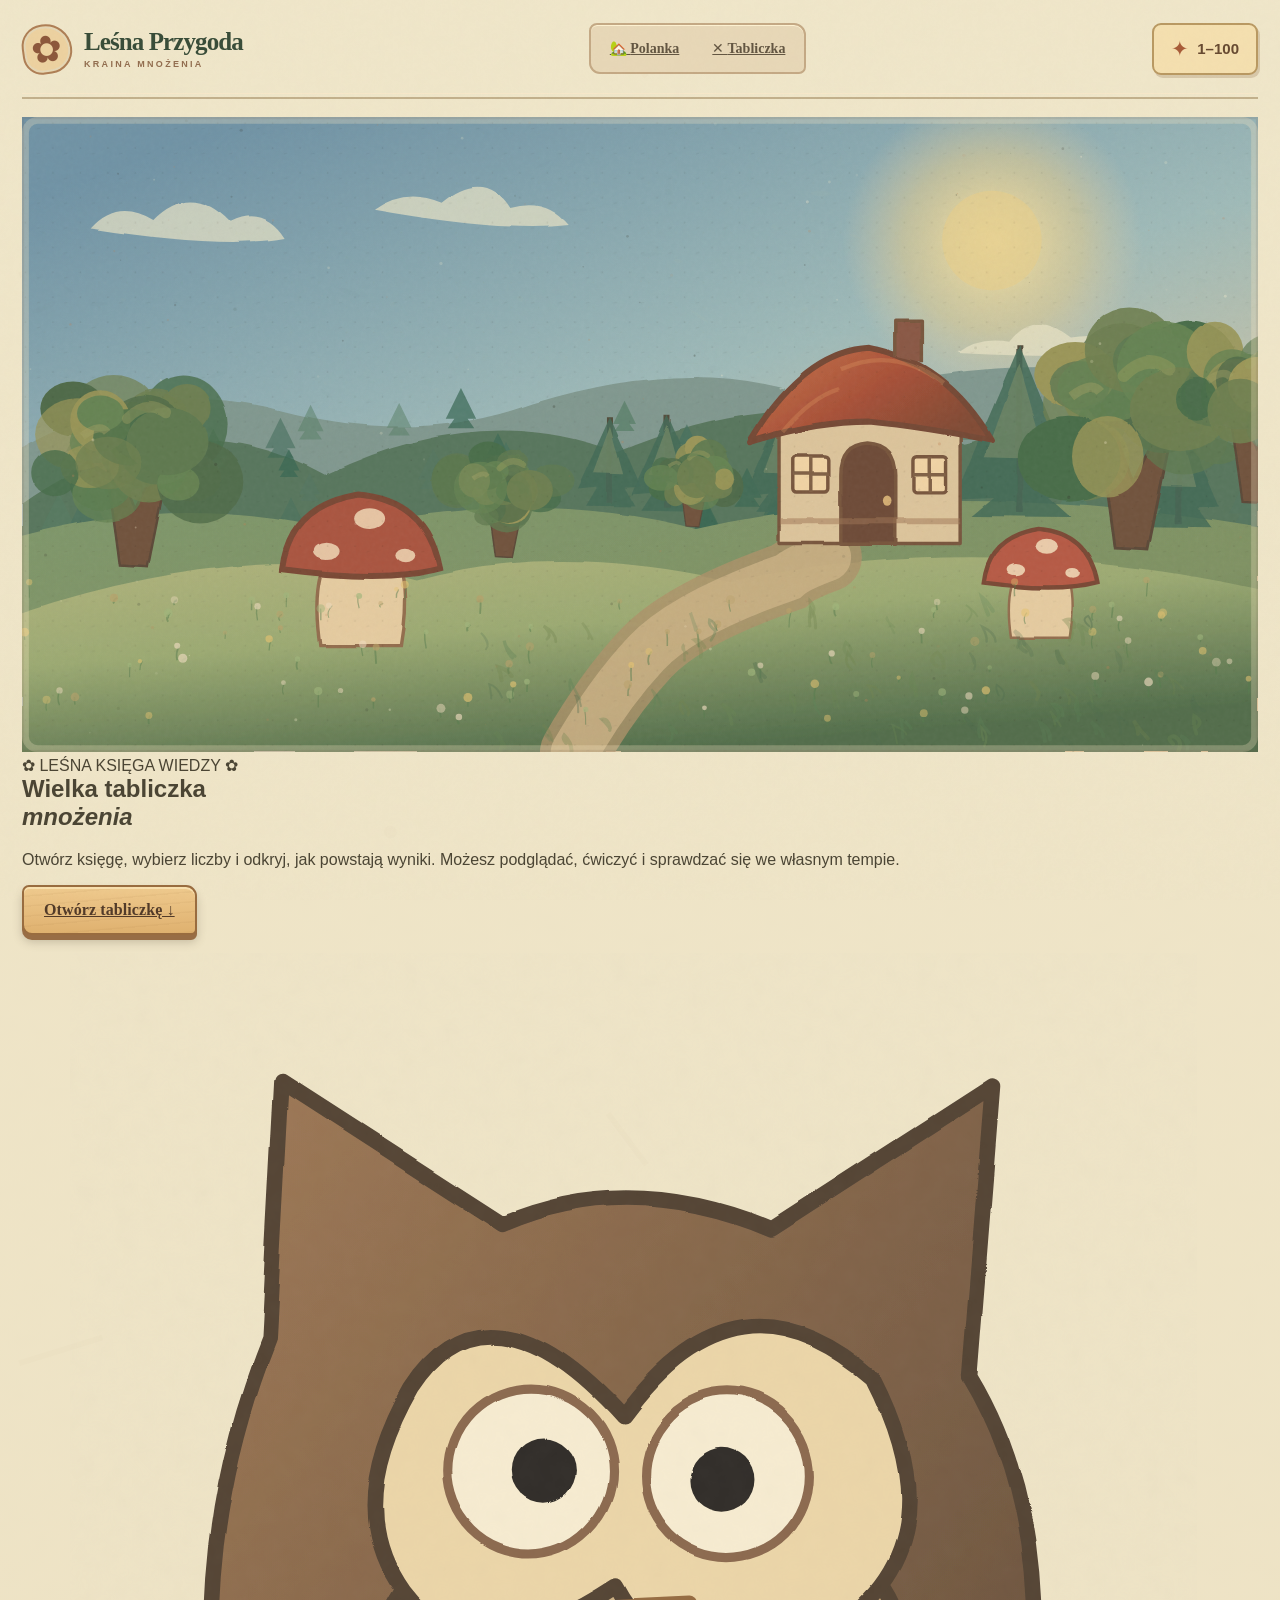
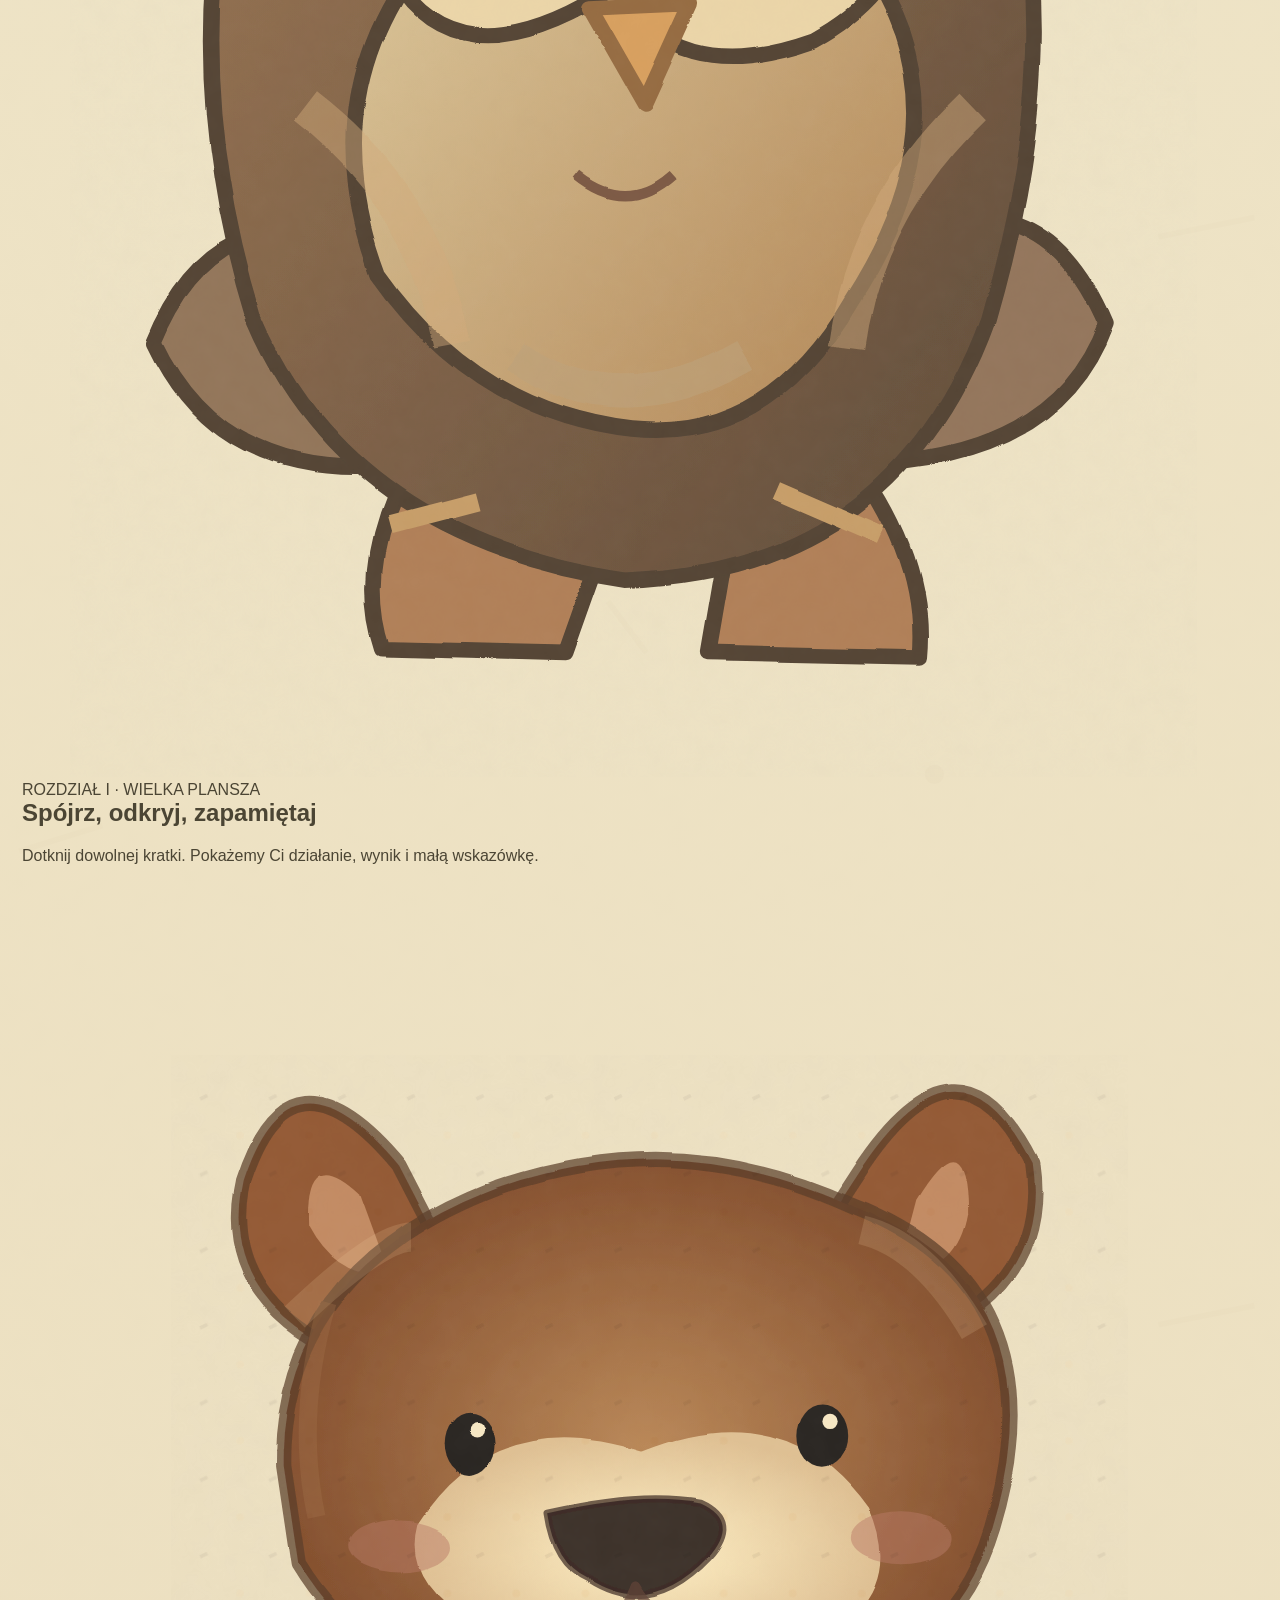
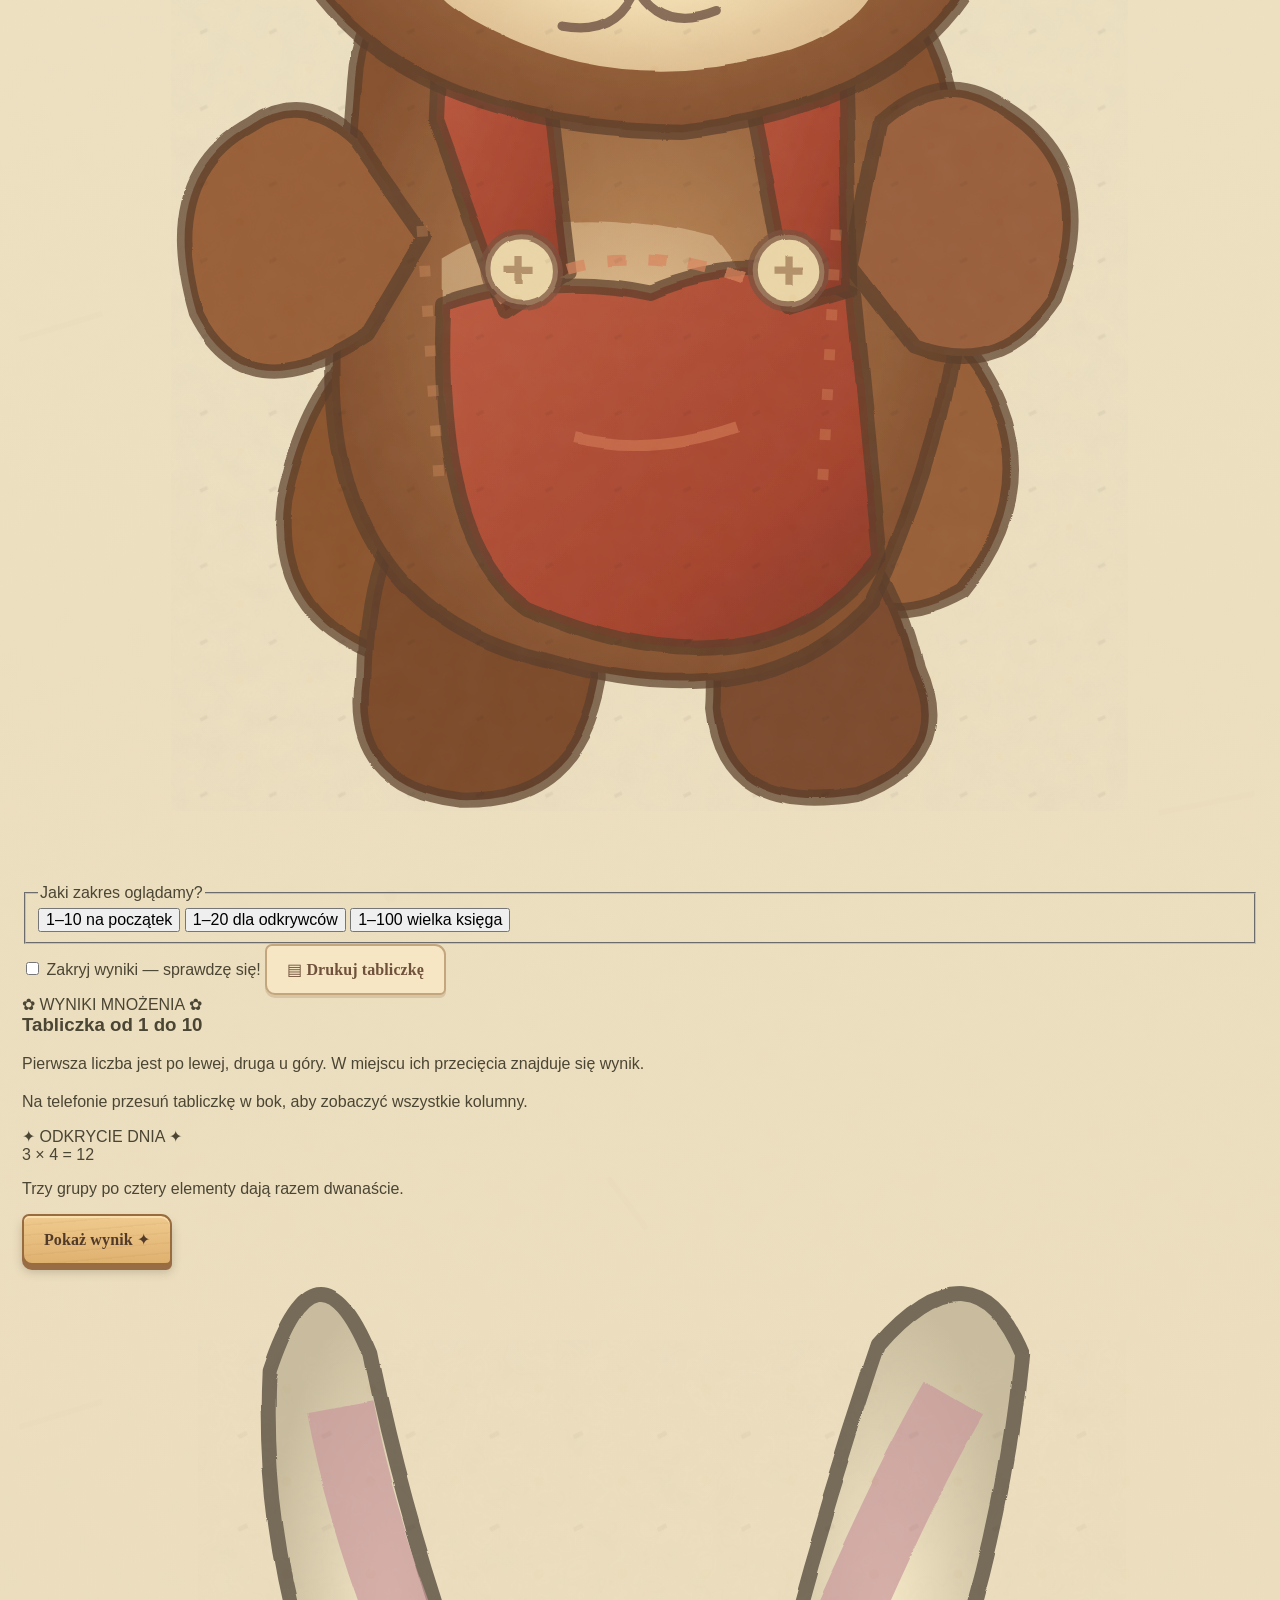
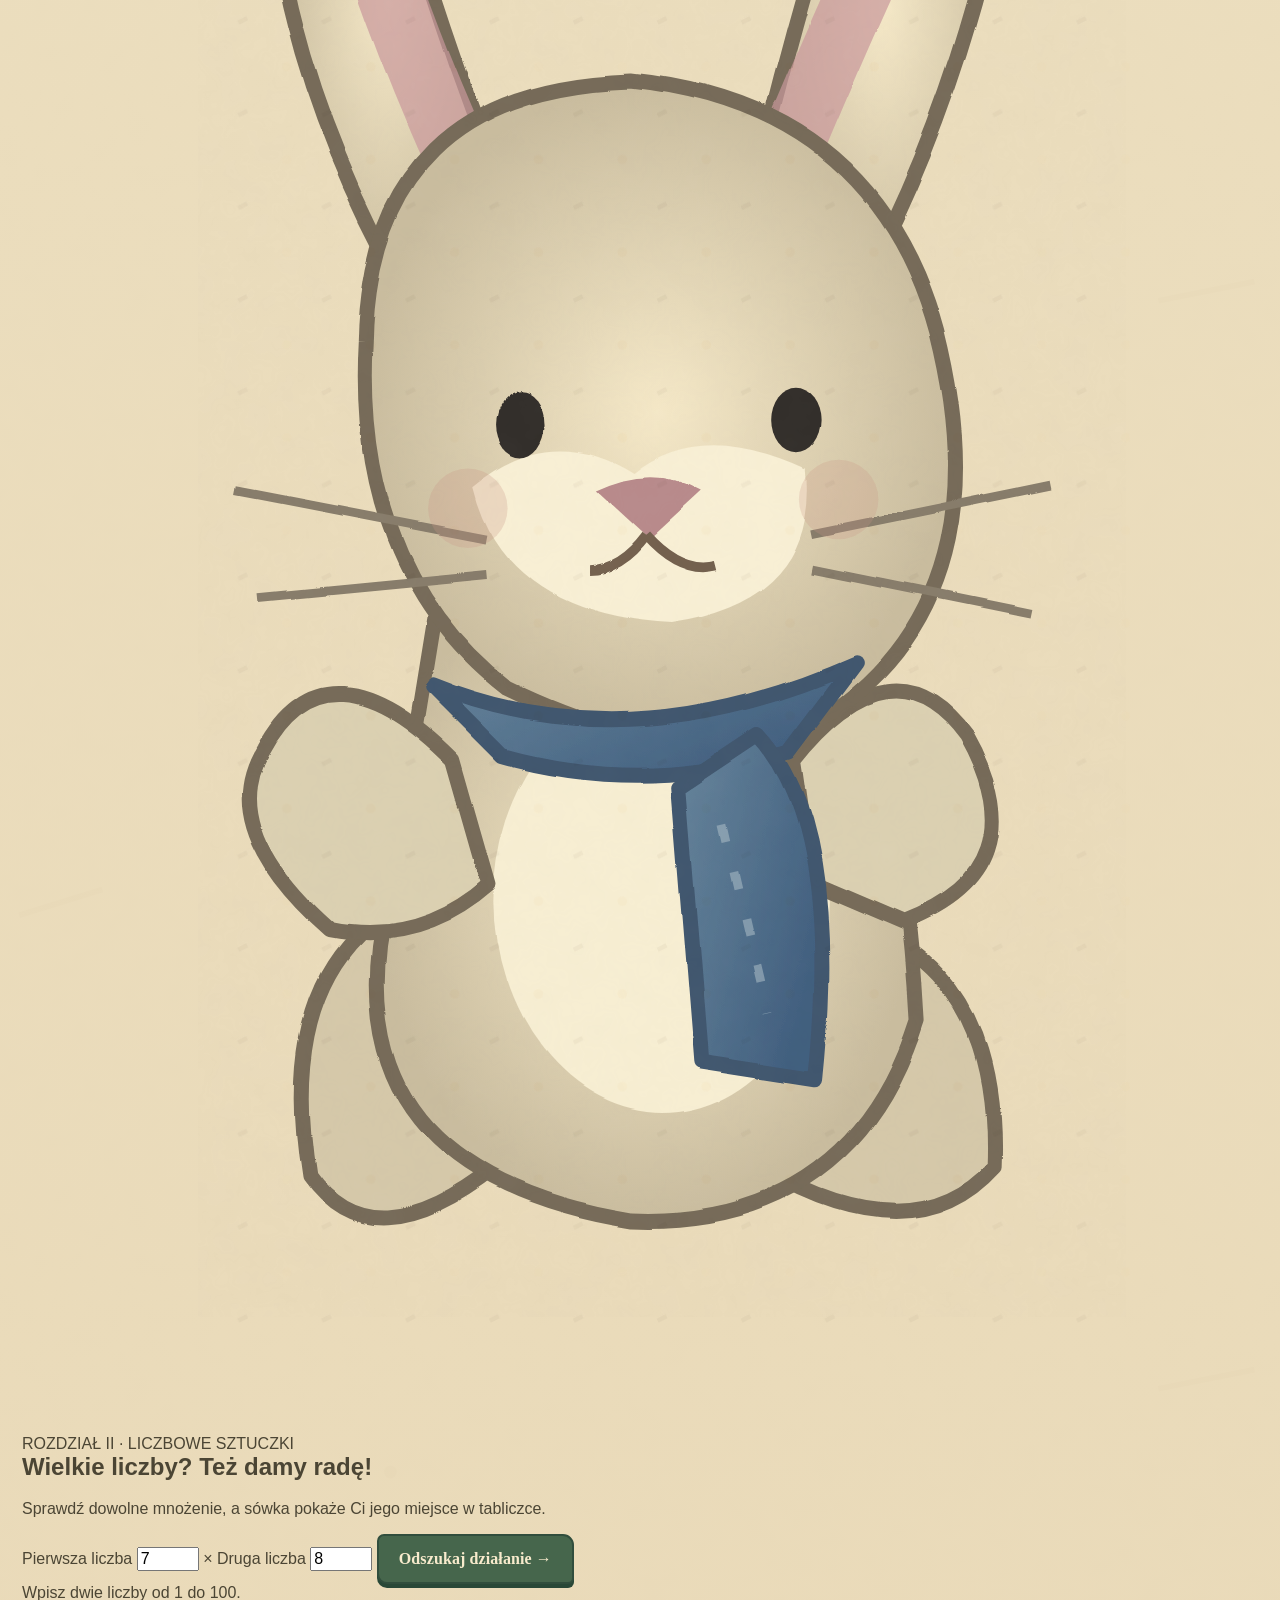
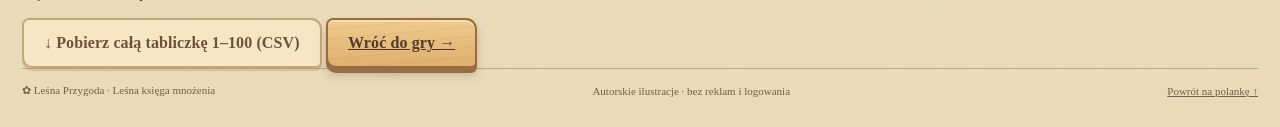
==== tabliczka.html @ ddd6ab33 "Dodaj osobną ilustrowaną księgę pełnej tabliczki mnożenia" ====
<!doctype html>
<html lang="pl">
<head>
  <meta charset="utf-8">
  <meta name="viewport" content="width=device-width,initial-scale=1,viewport-fit=cover">
  <meta name="theme-color" content="#eee1bf">
  <meta name="description" content="Pełna interaktywna tabliczka mnożenia: 1–10, 1–20 oraz wszystkie wyniki od 1 × 1 do 100 × 100. Nauka, sprawdzanie i drukowanie w stylu starej dobranocki.">
  <title>Wielka Tabliczka Mnożenia | Leśna Przygoda</title>
  <link rel="stylesheet" href="./styles.css">
  <link rel="stylesheet" href="./vintage.css">
  <link rel="stylesheet" href="./tabliczka.css">
  <script src="./tabliczka.js" defer></script>
</head>
<body class="multiplication-page">
  <a class="skip-link" href="#table-section">Przejdź do tabliczki</a>
  <div class="sky-grain" aria-hidden="true"></div>
  <div class="app-shell">
    <header class="site-header">
      <a class="brand" href="./index.html" aria-label="Powrót do Leśnej Przygody">
        <span class="brand-symbol" aria-hidden="true">✿</span>
        <span><strong>Leśna Przygoda</strong><small>KRAINA MNOŻENIA</small></span>
      </a>
      <nav class="main-nav" aria-label="Nawigacja">
        <a class="nav-btn nav-link" href="./index.html">🏡 <span>Polanka</span></a>
        <a class="nav-btn nav-link nav-active" href="./tabliczka.html" aria-current="page">✕ <span>Tabliczka</span></a>
      </nav>
      <div class="header-points" title="Zajrzyj do bajkowej księgi"><span aria-hidden="true">✦</span><strong>1–100</strong></div>
    </header>

    <main>
      <section class="mt-hero" aria-labelledby="mt-title">
        <div class="mt-hero-landscape" aria-hidden="true"><img src="./assets/forest-paint.svg" alt=""></div>
        <div class="mt-hero-paper">
          <div class="mt-kicker">✿ LEŚNA KSIĘGA WIEDZY ✿</div>
          <h1 id="mt-title">Wielka tabliczka<br><em>mnożenia</em></h1>
          <p>Otwórz księgę, wybierz liczby i odkryj, jak powstają wyniki. Możesz podglądać, ćwiczyć i sprawdzać się we własnym tempie.</p>
          <a href="#table-section" class="btn btn-primary mt-start">Otwórz tabliczkę ↓</a>
        </div>
        <img class="mt-hero-owl" src="./assets/madralka.svg" alt="Sówka Mądralka czuwa nad leśną księgą">
      </section>

      <section id="table-section" class="mt-book" aria-labelledby="mt-book-title">
        <div class="mt-book-heading">
          <div>
            <span class="mt-kicker">ROZDZIAŁ I · WIELKA PLANSZA</span>
            <h2 id="mt-book-title">Spójrz, odkryj, zapamiętaj</h2>
            <p>Dotknij dowolnej kratki. Pokażemy Ci działanie, wynik i małą wskazówkę.</p>
          </div>
          <img class="mt-book-bear" src="./assets/tulis.svg" alt="Miś Tuliś">
        </div>

        <div class="mt-controls">
          <fieldset class="mt-modes">
            <legend>Jaki zakres oglądamy?</legend>
            <div class="mt-segments">
              <button type="button" class="mt-mode is-active" data-mode="10" aria-pressed="true">1–10 <span>na początek</span></button>
              <button type="button" class="mt-mode" data-mode="20" aria-pressed="false">1–20 <span>dla odkrywców</span></button>
              <button type="button" class="mt-mode" data-mode="100" aria-pressed="false">1–100 <span>wielka księga</span></button>
            </div>
          </fieldset>

          <div class="mt-switch-row">
            <label class="mt-reveal-toggle" for="mt-hide-results">
              <input type="checkbox" id="mt-hide-results">
              <span class="mt-switch" aria-hidden="true"></span>
              <span>Zakryj wyniki — sprawdzę się!</span>
            </label>
            <button type="button" class="btn btn-outline mt-print" id="mt-print">▤ Drukuj tabliczkę</button>
          </div>

          <div id="mt-large-controls" class="mt-large-controls" hidden>
            <div class="mt-large-head"><span>Wielka tabliczka 100 × 100</span><small>Wybierz dziesięć wierszy i dziesięć kolumn. Każda para liczb od 1 do 100 jest dostępna.</small></div>
            <div class="mt-block-row">
              <label for="mt-row-block">Wiersze</label>
              <select id="mt-row-block" aria-label="Zakres wierszy"></select>
              <label for="mt-col-block">Kolumny</label>
              <select id="mt-col-block" aria-label="Zakres kolumn"></select>
            </div>
            <div class="mt-step-buttons">
              <button type="button" class="btn btn-outline btn-small" id="mt-prev-row">← Poprzednie wiersze</button>
              <button type="button" class="btn btn-outline btn-small" id="mt-next-row">Następne wiersze →</button>
            </div>
          </div>
        </div>

        <div class="mt-board-head">
          <div>
            <span class="mt-board-label">✿ WYNIKI MNOŻENIA ✿</span>
            <h3 id="mt-range-label">Tabliczka od 1 do 10</h3>
          </div>
          <p id="mt-board-hint">Pierwsza liczba jest po lewej, druga u góry. W miejscu ich przecięcia znajduje się wynik.</p>
        </div>
        <div class="mt-table-frame" tabindex="0" aria-label="Przewijana tabliczka mnożenia">
          <table id="mt-table" class="mt-table" aria-label="Tabliczka mnożenia od 1 do 10">
            <caption class="sr-only">Pełna tabliczka mnożenia od 1 do 10. Wybierz kratkę, aby poznać działanie.</caption>
            <thead id="mt-thead"></thead>
            <tbody id="mt-tbody"></tbody>
          </table>
        </div>
        <p class="mt-table-help" id="mt-table-help">Na telefonie przesuń tabliczkę w bok, aby zobaczyć wszystkie kolumny.</p>

        <div class="mt-discovery" aria-live="polite">
          <div class="mt-discovery-copy">
            <span class="mt-kicker">✦ ODKRYCIE DNIA ✦</span>
            <p class="mt-equation" id="mt-equation">3 × 4 = 12</p>
            <p class="mt-explanation" id="mt-explanation">Trzy grupy po cztery elementy dają razem dwanaście.</p>
            <div id="mt-dots" class="mt-dot-groups" aria-label="Trzy grupy po cztery kropki"></div>
            <button type="button" class="btn btn-primary mt-show-answer" id="mt-show-answer" hidden>Pokaż wynik ✦</button>
          </div>
          <img src="./assets/hopik.svg" alt="" class="mt-discovery-rabbit" aria-hidden="true">
        </div>
      </section>

      <section class="mt-learn-more" aria-labelledby="mt-extra-title">
        <div class="mt-extras-intro">
          <span class="mt-kicker">ROZDZIAŁ II · LICZBOWE SZTUCZKI</span>
          <h2 id="mt-extra-title">Wielkie liczby? Też damy radę!</h2>
          <p>Sprawdź dowolne mnożenie, a sówka pokaże Ci jego miejsce w tabliczce.</p>
        </div>
        <form id="mt-lookup-form" class="mt-lookup-form">
          <label for="mt-number-a">Pierwsza liczba</label>
          <input type="number" id="mt-number-a" min="1" max="100" value="7" required inputmode="numeric">
          <span class="mt-times" aria-hidden="true">×</span>
          <label for="mt-number-b">Druga liczba</label>
          <input type="number" id="mt-number-b" min="1" max="100" value="8" required inputmode="numeric">
          <button type="submit" class="btn btn-dark">Odszukaj działanie →</button>
        </form>
        <p class="mt-lookup-feedback" id="mt-lookup-feedback" role="status" aria-live="polite">Wpisz dwie liczby od 1 do 100.</p>
        <div class="mt-extra-actions">
          <button type="button" id="mt-download-csv" class="btn btn-outline">↓ Pobierz całą tabliczkę 1–100 (CSV)</button>
          <a class="btn btn-primary" href="./index.html">Wróć do gry →</a>
        </div>
      </section>
    </main>

    <footer class="site-footer">
      <span>✿ Leśna Przygoda · Leśna księga mnożenia</span>
      <span>Autorskie ilustracje · bez reklam i logowania</span>
      <a href="./index.html">Powrót na polankę ↑</a>
    </footer>
  </div>
</body>
</html>
---- styles.css ----
@charset "UTF-8";
:root{--ink:#213e37;--deep:#133e3a;--forest:#275f56;--mint:#dcebd9;--cream:#fff9ea;--paper:#f9f1dc;--gold:#e3b75a;--rose:#b86c58;--line:#d7d4ba;--shadow:0 10px 34px rgba(28,61,46,.12);--round:24px;font-synthesis:none}
*{box-sizing:border-box}html{scroll-behavior:smooth}body{margin:0;background:radial-gradient(ellipse at 20% 0,#fcf2d6 0,#f5f0df 36%,#edf0dc 100%);font-family:ui-rounded,"Trebuchet MS","Segoe UI",Arial,sans-serif;color:var(--ink);min-height:100vh;overflow-x:hidden}button,input{font:inherit}button{cursor:pointer}button:disabled{cursor:not-allowed;opacity:.56}a{color:inherit}h1,h2,h3,p{margin-top:0}.muted{color:#6a8177}.sr-only{position:absolute;width:1px;height:1px;padding:0;margin:-1px;overflow:hidden;clip:rect(0,0,0,0);white-space:nowrap;border:0}.skip-link{position:absolute;left:12px;top:-60px;background:#fff;padding:12px;z-index:99}.skip-link:focus{top:10px}.sky-grain{pointer-events:none;position:fixed;inset:0;opacity:.13;z-index:30;background-image:url("data:image/svg+xml,%3Csvg xmlns='http://www.w3.org/2000/svg' viewBox='0 0 160 160'%3E%3Cfilter id='n'%3E%3CfeTurbulence type='fractalNoise' baseFrequency='.7' numOctaves='3' stitchTiles='stitch'/%3E%3C/filter%3E%3Crect width='100%25' height='100%25' filter='url(%23n)' opacity='.22'/%3E%3C/svg%3E")}.app-shell{width:min(1340px,calc(100% - 48px));margin:auto}.site-header{min-height:90px;display:flex;gap:26px;align-items:center;justify-content:space-between}.brand{display:flex;align-items:center;gap:12px;text-decoration:none;min-width:220px}.brand-symbol{font-size:37px;color:#c98954;display:grid;place-items:center;width:50px;height:50px;background:#fff5da;border-radius:18px;box-shadow:inset 0 0 0 2px #e4d6b5}.brand strong{display:block;font-family:Georgia,serif;font-size:21px;letter-spacing:-.7px}.brand small{display:block;font-size:9px;font-weight:800;letter-spacing:2.1px;color:#8b8c65;margin-top:3px}.main-nav{display:flex;gap:5px;padding:6px;background:#f0ead7;border:1px solid #e5e0cc;border-radius:100px}.nav-btn{border:0;background:none;padding:10px 14px;border-radius:30px;font-weight:750;font-size:13px;color:#65796e;white-space:nowrap}.nav-btn.active,.nav-btn:hover{background:#fffdf3;color:var(--deep);box-shadow:0 3px 10px #34534413}.header-points{display:flex;align-items:center;justify-content:center;gap:8px;padding:12px 17px;background:#fff7df;border:1px solid #e8d7a9;border-radius:30px;color:var(--deep);min-width:89px}.header-points span{font-size:21px;color:#ce9945}.header-points strong{font-size:15px}.view{animation:appear .4s ease}.view[hidden]{display:none!important}.hero{height:min(580px,46vw);min-height:440px;max-height:620px;border-radius:30px;overflow:hidden;position:relative;isolation:isolate;background:#74a99c;box-shadow:0 20px 50px #42645929;border:6px solid #fff9e8}.landscape,.landscape-svg,.hero-shade{position:absolute;inset:0;width:100%;height:100%}.landscape-svg{display:block;transform:scale(1.06);transition:transform .7s cubic-bezier(.2,.9,.1,1)}.hero:hover .landscape-svg{transform:scale(1.095)}.hero-shade{z-index:1;background:linear-gradient(90deg,rgba(16,58,51,.93) 0%,rgba(18,62,54,.82) 28%,rgba(18,62,54,.36) 53%,transparent 80%),linear-gradient(0deg,rgba(22,64,46,.3),transparent 45%)}.hero-copy{position:relative;z-index:4;color:white;width:min(590px,57%);padding:clamp(36px,5vw,80px);display:flex;align-items:flex-start;flex-direction:column;justify-content:center;height:100%}.eyebrow{font-size:11px;font-weight:900;color:#f8d797;letter-spacing:2.2px;text-transform:uppercase}.hero h1{font-family:Georgia,"Times New Roman",serif;font-size:clamp(34px,4.5vw,71px);font-weight:700;letter-spacing:-2px;line-height:1.07;margin:20px 0 17px;text-shadow:0 3px 20px #16483c33}.hero h1 em{font-weight:400;color:#f8d99c}.hero p{font-size:clamp(14px,1.2vw,17px);color:#e6eee0;line-height:1.7;max-width:405px;margin-bottom:25px}.hero-corner{position:absolute;bottom:24px;right:27px;color:#ffedc4;font-size:10px;letter-spacing:2px;font-weight:900;z-index:3}.btn{display:inline-flex;align-items:center;justify-content:center;gap:10px;border-radius:14px;border:2px solid transparent;padding:14px 20px;font-weight:850;transition:transform .15s,box-shadow .15s,background .15s;text-align:center;min-height:46px}.btn:focus-visible,.nav-btn:focus-visible,.teaser:focus-visible,.level-btn:focus-visible,input:focus-visible{outline:3px solid #ecab58;outline-offset:3px}.btn:hover:not(:disabled){transform:translateY(-2px)}.btn-primary{color:#263d34;background:#f3c77e;border-color:#ffe1a4;box-shadow:0 5px 0 #bd8d54,0 7px 16px #1f2f2525}.btn-primary:hover:not(:disabled){background:#ffdb95}.btn-hero{padding:18px 25px;font-size:15px}.btn-dark{background:var(--deep);color:#fff7e4;box-shadow:0 4px 0 #092d2b}.btn-outline{background:#fffdf3;border-color:#d7dbcb;color:#2d5b4c}.btn-small{padding:9px 15px;min-height:38px;font-size:12px}.puppet{transform-origin:445px 475px;animation:puppet-breathe 3.6s ease-in-out infinite}.puppet-arm{transform-origin:0 -30px;animation:wave 5s ease-in-out infinite}.mushroom{animation:sway 5s ease-in-out infinite;transform-origin:130px 460px}.light-dots circle{animation:glow 3s ease-in-out infinite alternate}.light-dots circle:nth-child(2n){animation-delay:1.2s}.distant-clouds{animation:cloud-drift 16s ease-in-out infinite alternate}.floating-letter{position:absolute;color:#fff4c3;font-family:Georgia,serif;font-size:39px;text-shadow:0 4px 12px #3a7665;opacity:.9;animation:float 4s ease-in-out infinite;z-index:2}.letter-a{top:25%;right:28%}.letter-b{top:19%;right:9%;font-size:28px;animation-delay:-1.3s}.letter-c{top:60%;right:4%;font-size:24px;animation-delay:-2.1s}.dashboard-grid{display:grid;grid-template-columns:1.05fr 1fr .95fr;gap:17px;margin-top:24px}.panel{background:rgba(255,253,243,.92);border:1px solid #e6e2cd;border-radius:var(--round);padding:27px;box-shadow:var(--shadow)}.panel-heading{display:flex;align-items:center;gap:9px;margin-bottom:18px}.panel-heading h2{font-family:Georgia,serif;font-size:22px;letter-spacing:-.35px;margin:0}.panel-mark{display:grid;place-items:center;width:32px;height:32px;background:#e5efe1;border-radius:50%;color:#65866a;font-size:22px}.panel p{line-height:1.65;font-size:14px;color:#647b70}.player-panel label{display:block;font-size:12px;font-weight:800;margin-bottom:10px}.name-row{display:flex;gap:7px}.name-row input{width:100%;min-width:0;border-radius:11px;border:1px solid #d4dbc9;background:#f8f7ee;color:#274839;padding:11px 12px}.stat-trio{display:grid;grid-template-columns:repeat(3,1fr);margin-top:22px;padding-top:18px;border-top:1px dashed #d6dac6}.stat-trio div{text-align:center;border-right:1px solid #e6e7d8}.stat-trio div:last-child{border:0}.stat-trio strong{display:block;font-family:Georgia,serif;color:var(--forest);font-size:27px}.stat-trio small{font-size:11px;color:#7a8a7a}.next-name{font-family:Georgia,serif;color:var(--deep)!important;font-size:21px!important;margin-bottom:4px}.next-panel .muted{min-height:42px;margin-bottom:10px}.mini-track{height:10px;border-radius:20px;background:#e4e9d9;overflow:hidden;margin:18px 0 20px}.mini-track-inner{width:1%;height:100%;background:linear-gradient(90deg,#7dbb8b,#e6b961);border-radius:20px;transition:width .3s}.toolkit-panel p{min-height:67px}.toolkit-buttons,.teacher-buttons{display:flex;flex-direction:column;gap:8px}.toolkit-buttons .btn{width:100%;padding:10px;font-size:13px;min-height:38px}.section-label{text-align:center;font-size:11px;font-weight:900;letter-spacing:2px;color:#66876f;margin:42px 0 18px}.section-label span{color:#c6a26a;margin:0 11px}.teaser-grid{display:grid;grid-template-columns:repeat(3,1fr);gap:16px;margin-bottom:34px}.teaser{display:flex;flex-direction:column;text-align:left;align-items:flex-start;gap:7px;border:1px solid #e2ddc8;background:linear-gradient(145deg,#fcf5df,#e8eedf);border-radius:20px;padding:24px;min-height:208px;color:var(--deep);transition:transform .18s,box-shadow .18s}.teaser:nth-child(2){background:linear-gradient(145deg,#eaf0de,#d6e6d3)}.teaser:nth-child(3){background:linear-gradient(145deg,#f6e9df,#f4edd7)}.teaser:hover{transform:translateY(-4px);box-shadow:var(--shadow)}.teaser-emoji{font-size:36px}.teaser strong{font-family:Georgia,serif;font-size:21px}.teaser small{font-size:13px;line-height:1.45;color:#65766c}.teaser-arrow{margin-top:auto;font-size:12px;font-weight:900;color:#437a63}.site-footer{display:flex;align-items:center;justify-content:space-between;gap:15px;padding:15px 0 30px;font-size:11px;color:#708779;flex-wrap:wrap}.site-footer button{border:1px solid #d5dfce;border-radius:20px;padding:8px 12px;background:#faf9ee;color:#516d5f;font-size:11px}.page-heading{padding:32px 0}.page-heading h1{font-family:Georgia,serif;font-size:clamp(28px,3.8vw,52px);letter-spacing:-1.7px;margin:12px 0}.page-heading p{color:#6e8075;line-height:1.6;max-width:720px}.eyebrow.dark{color:#b38347}.map-legend{display:flex;gap:20px;font-size:12px;color:#678172;flex-wrap:wrap;margin-bottom:18px}.zone-list{display:flex;flex-direction:column;gap:20px;margin-bottom:36px}.zone{padding:25px;border:1px solid #d8e0cd;border-radius:25px;background:linear-gradient(110deg,#fff8e9,#ecf0e2);box-shadow:var(--shadow)}.zone:nth-child(2n){background:linear-gradient(110deg,#f4f2e1,#e4ebdf)}.zone-head{display:flex;gap:12px;align-items:center;margin-bottom:16px}.zone-icon{width:60px;height:60px;background:#f6e6c4;border-radius:16px;display:grid;place-items:center;font-size:31px}.zone-head h2{font-size:24px;font-family:Georgia,serif;margin:0 0 4px}.zone-head p{font-size:13px;color:#6c8173;margin:0}.zone-grid{display:grid;grid-template-columns:repeat(10,minmax(0,1fr));gap:8px}.level-btn{min-height:74px;padding:8px 3px;border:2px solid #d2dac7;background:#fffdf4;border-radius:16px;display:flex;flex-direction:column;align-items:center;justify-content:center;gap:4px;color:#315f4a;transition:transform .15s}.level-btn:hover:not(:disabled){transform:translateY(-3px);box-shadow:0 7px 12px #2e514522}.level-btn.complete{background:#daeee0;border-color:#a4c8ab}.level-btn.current{background:#f6dca4;border-color:#e9b86c;color:#65482e}.level-btn.locked{background:#ebeee3;color:#a9b2a4;border-color:#e3e9d9}.level-btn strong{font-size:19px}.level-btn small{font-size:10px}.game-top{display:flex;align-items:center;justify-content:space-between;gap:12px;padding:20px 0}.game-top-title{text-align:center;display:flex;flex-direction:column}.game-top-title span{font-size:10px;letter-spacing:2px;font-weight:850;color:#b18d4c}.game-top-title strong{font-family:Georgia,serif;font-size:25px}.game-score{font-size:19px;font-weight:900;min-width:80px;text-align:right;color:#a87b42}.game-stage{position:relative;min-height:660px;background:linear-gradient(180deg,#aad6ca 0,#e3e1b2 45%,#9fba84 45%,#55745b 100%);border:5px solid #fff9e8;border-radius:28px;overflow:hidden;display:grid;place-items:center;padding:35px 18px 60px;box-shadow:var(--shadow);isolation:isolate;margin-bottom:30px}.game-stage:before{content:"";position:absolute;inset:0;background:radial-gradient(circle at 84% 23%,#fff3b7aa 0,transparent 28%),radial-gradient(ellipse at 5% 80%,#2e654569 0,transparent 35%);z-index:-1}.game-stage:after{content:"";position:absolute;left:-20%;bottom:-100px;width:140%;height:235px;background:#496c4e;border-radius:45% 50% 0 0;z-index:-1}.game-stage-decor span{position:absolute;filter:drop-shadow(0 12px 9px #2a55412e)}.stage-tree{font-size:170px;top:80px;left:6%;animation:sway 6s infinite alternate}.stage-friend{font-size:105px;bottom:38px;left:12%;animation:puppet-breathe 3s infinite}.stage-mushroom{font-size:90px;bottom:36px;right:10%}.stage-flower{font-size:85px;top:100px;right:7%;color:#f5d89c;animation:sway 4s infinite}.exercise-card{width:min(540px,100%);background:#fffdf3ed;border:1px solid #f5e5bf;backdrop-filter:blur(6px);box-shadow:0 22px 60px #2347394d;border-radius:28px;z-index:1;padding:27px 32px;text-align:center;position:relative}.exercise-progress{display:flex;align-items:center;gap:14px;color:#6d8372;font-size:12px;font-weight:850}.progress-track{height:9px;border-radius:50px;background:#e8ebdc;flex:1;overflow:hidden}.progress-track div{background:#7eae81;width:0;height:100%;border-radius:50px;transition:width .3s}.exercise-prompt{font-size:13px;color:#71907c;margin:20px 0 0}.expression{font-family:Georgia,serif;font-weight:700;font-size:clamp(37px,7vw,64px);letter-spacing:-2px;color:#245e4b;margin:14px auto 17px;white-space:nowrap}.expression span:nth-child(even){color:#bf8760}.answer-mark{color:#c58d5a!important}.answer-field{display:block;margin:0 auto;text-align:center;width:min(230px,100%);height:67px;border:2px solid #d2e0ca;border-radius:17px;background:#fffdf8;font-size:31px;font-weight:900;color:#205441;box-shadow:inset 0 3px 8px #4b5b3210}.answer-field:focus{border-color:#82b18b}.feedback{font-size:13px;color:#607f6f;margin:17px 0;min-height:19px}.feedback.good{color:#1f7a54;font-weight:850}.feedback.bad{color:#a85640;font-weight:850}.game-actions{display:flex;gap:10px;justify-content:center;flex-wrap:wrap}.game-actions .btn{min-width:145px}.hint-box{border:1px dashed #d8bd82;background:#fff1cf;border-radius:13px;padding:13px;font-size:14px;color:#655136;line-height:1.5;margin:5px 0 14px}.hint-box[hidden]{display:none}.keyboard{display:grid;grid-template-columns:repeat(6,1fr);gap:7px;margin-top:20px}.digit-key{min-height:43px;border-radius:9px;border:1px solid #d1decf;background:#edf3e8;color:#315a47;font-weight:850;font-size:18px}.digit-key:hover{background:#d2e5cf}.round-end{position:absolute;inset:10px;background:#fff9e9;padding:28px 16px;border-radius:24px;display:flex;flex-direction:column;align-items:center;justify-content:center;z-index:10}.round-end[hidden]{display:none}.round-cup{font-size:73px;animation:float 2s infinite}.round-end h2{font-family:Georgia,serif;font-size:32px;margin:12px 0}.round-end p{line-height:1.5}.round-actions{display:flex;gap:10px;flex-wrap:wrap;justify-content:center}.teacher-grid{display:grid;grid-template-columns:1fr 1fr;gap:20px;margin-bottom:18px}.teacher-grid .panel{min-height:350px}.report-stats{display:grid;grid-template-columns:repeat(3,1fr);gap:10px;margin-bottom:24px}.report-stats div{background:#edf3e8;padding:15px 9px;border-radius:15px;text-align:center}.report-stats strong{display:block;font-size:29px;color:#2e7055}.report-stats small{display:block;font-size:11px;color:#6e8174;margin-top:5px}.teacher-grid h3{font-family:Georgia,serif;font-size:18px}.weak-list{display:flex;flex-wrap:wrap;gap:8px}.weak-list span{background:#f5e7d7;color:#885a40;padding:8px 12px;border-radius:50px;font-size:12px}.teacher-buttons .btn{width:100%;max-width:310px}.privacy-note{border-left:3px solid #cca466;background:#fff5df;border-radius:6px;padding:13px 15px;margin-top:19px;font-size:12px;line-height:1.6;color:#6e5a43}.teacher-class{margin-bottom:30px}.toast{position:fixed;bottom:25px;left:50%;transform:translate(-50%,25px);background:#173e35;color:#fff5de;padding:15px 22px;border-radius:17px;box-shadow:0 10px 30px #102f2560;opacity:0;pointer-events:none;z-index:80;font-size:14px;max-width:calc(100vw - 35px);text-align:center;transition:opacity .25s,transform .25s}.toast.show{opacity:1;transform:translate(-50%,0)}.confetti{pointer-events:none;position:fixed;inset:0;z-index:70;overflow:hidden}.confetti-bit{position:absolute;top:-20px;width:10px;height:17px;border-radius:3px;animation:fall 2.9s ease-in forwards}@keyframes appear{from{opacity:0;transform:translateY(8px)}to{opacity:1;transform:translateY(0)}}@keyframes float{0%,100%{transform:translateY(0) rotate(-4deg)}50%{transform:translateY(-13px) rotate(4deg)}}@keyframes puppet-breathe{0%,100%{transform:translate(445px,441px) scale(1)}50%{transform:translate(445px,437px) scale(1.012)}}@keyframes sway{0%,100%{rotate:-1deg}50%{rotate:2deg}}@keyframes wave{0%,100%,40%,90%{rotate:0deg}50%,65%,80%{rotate:-8deg}}@keyframes glow{from{opacity:.3}to{opacity:1}}@keyframes cloud-drift{from{transform:translateX(-20px)}to{transform:translateX(30px)}}@keyframes fall{from{transform:translateY(-30px) rotate(0deg);opacity:1}to{transform:translateY(105vh) rotate(520deg);opacity:0}}
@media(max-width:1100px){.site-header{gap:12px}.brand{min-width:auto}.brand strong{font-size:18px}.nav-btn{padding:9px}.dashboard-grid{grid-template-columns:1fr 1fr}.toolkit-panel{grid-column:span 2}.toolkit-panel p{min-height:0}.toolkit-buttons{flex-direction:row}.zone-grid{grid-template-columns:repeat(5,1fr)}.hero-copy{padding:40px}.hero h1{font-size:clamp(38px,5.3vw,60px)}}
@media(max-width:720px){.app-shell{width:calc(100% - 22px)}.site-header{min-height:74px;flex-wrap:wrap;padding:12px 0 10px}.brand{gap:7px}.brand-symbol{width:39px;height:39px;font-size:28px;border-radius:12px}.brand strong{font-size:16px}.brand small{font-size:8px;letter-spacing:1px}.main-nav{order:3;width:100%;justify-content:space-between;margin-top:5px}.nav-btn{flex:1;padding:10px 4px;font-size:11px}.header-points{padding:8px 12px;min-width:65px}.hero{height:580px;min-height:0;border-radius:22px;border-width:4px}.landscape-svg{height:65%;top:35%;width:150%;left:-28%;transform:scale(1.05)}.hero:hover .landscape-svg{transform:scale(1.05)}.hero-shade{background:linear-gradient(180deg,#15483fe8 0%,#245c54d9 34%,#275f5388 52%,transparent 77%),linear-gradient(0deg,#173f3e44,transparent 40%)}.hero-copy{width:100%;height:auto;display:block;padding:32px 25px;position:absolute;top:0}.hero h1{font-size:clamp(35px,9vw,51px);letter-spacing:-1.2px;margin:15px 0}.hero p{font-size:14px;line-height:1.55;max-width:370px;margin-bottom:20px}.hero-corner{bottom:12px;right:10px;font-size:8px;letter-spacing:1px}.floating-letter{font-size:20px}.dashboard-grid,.teaser-grid,.teacher-grid{grid-template-columns:1fr}.toolkit-panel{grid-column:auto}.toolkit-buttons{flex-direction:column}.panel{padding:22px;border-radius:19px}.panel-heading h2{font-size:21px}.teaser-grid{gap:12px}.teaser{min-height:130px;padding:18px}.teaser-emoji{font-size:27px}.section-label{margin:28px 0 13px}.zone{padding:16px;border-radius:19px}.zone-head h2{font-size:18px}.zone-head p{font-size:12px}.zone-icon{width:44px;height:44px;font-size:25px;flex-shrink:0}.zone-grid{grid-template-columns:repeat(5,1fr);gap:5px}.level-btn{min-height:63px;border-radius:11px}.level-btn strong{font-size:16px}.level-btn small{font-size:9px}.page-heading{padding:18px 5px}.page-heading h1{font-size:32px;letter-spacing:-.6px}.game-top{gap:5px;flex-wrap:wrap}.game-top-title strong{font-size:18px}.game-top-title span{font-size:9px}.game-top .btn{font-size:11px;padding:9px}.game-score{font-size:14px;min-width:44px}.game-stage{min-height:655px;padding:20px 8px 35px}.stage-tree{font-size:110px;left:-5%;top:90px}.stage-friend{font-size:75px;left:2%;bottom:14px}.stage-mushroom{font-size:66px;right:1%;bottom:22px}.stage-flower{font-size:55px;right:3%;top:80px}.exercise-card{padding:22px 12px;border-radius:20px}.exercise-progress{gap:8px;font-size:11px}.expression{font-size:clamp(35px,10vw,60px)}.answer-field{height:60px;font-size:26px}.game-actions .btn{min-width:0;flex:1;font-size:12px;padding:12px 6px}.keyboard{gap:5px}.digit-key{min-height:47px}.report-stats{gap:5px}.report-stats strong{font-size:23px}.round-end h2{font-size:26px}.site-footer{justify-content:center;text-align:center;gap:9px}}
@media(max-width:380px){.nav-btn span{font-size:10px}.brand strong{font-size:14px}.brand small{font-size:7px}.hero h1{font-size:35px}.hero-copy{padding:29px 20px}.hero{height:550px}.panel{padding:19px}.zone-grid{grid-template-columns:repeat(5,1fr)}.level-btn{min-height:58px}.expression{font-size:35px}}
@media(prefers-reduced-motion:reduce){*,*:before,*:after{scroll-behavior:auto!important;animation:none!important;transition:none!important}}body.low-motion *,body.low-motion *:before,body.low-motion *:after{animation:none!important;transition:none!important}body.low-motion .sky-grain{display:none}
/* Bezpośrednie ćwiczenie klasowe na tablicy interaktywnej */
.class-chooser{display:flex;align-items:center;gap:12px;flex-wrap:wrap;padding:16px;background:#f1f3e5;border:1px solid #d9e2ce;border-radius:17px}
.class-chooser label{font-weight:800;font-size:13px}
.class-chooser select{padding:11px 14px;min-width:70px;border-radius:12px;border:2px solid #b8cbb9;background:#fffdf3;color:#245446;font-size:16px;font-weight:800}
.class-chooser .btn{padding:11px 17px}
@media(max-width:720px){.class-chooser{align-items:stretch}.class-chooser label{width:100%}.class-chooser .btn{flex:1}}

.exercise-card.finished{min-height:365px}.exercise-card.finished .round-end{inset:0}
---- vintage.css ----
@charset "UTF-8";
/*
 * LEŚNA PRZYGODA · KSIĘGA OPRAWY 01
 * Inspirowana polską ilustracją dziecięcą i dobranockami lat 60.–80.
 * Ręczne niedoskonałości, drukarska faktura, farba plakatowa, papier i drewno.
 * Autorskie postacie i ilustracje. Bez zewnętrznych bibliotek grafiki.
 */
:root {
 --ink:#3d392d;
 --deep:#334a3c;
 --forest:#43664b;
 --cream:#faf0d8;
 --paper:#f5e7c7;
 --gold:#dda353;
 --rose:#a34f3a;
 --line:#c8ad80;
 --shadow:0 8px 26px rgba(75,56,38,.17);
 --round:9px;
}
body {
 background-color:#ecddbd;
 background-image:linear-gradient(180deg,#eee5c8d7,#e8d8b6e0),url("./assets/paper.svg");
 color:#4b4534;
 font-family:"Trebuchet MS",Verdana,Arial,sans-serif;
}
.sky-grain {opacity:.08;mix-blend-mode:multiply}
.app-shell {width:min(1350px,calc(100% - 44px))}
.site-header{min-height:99px;border-bottom:2px solid #a99269a1;margin-bottom:18px;position:relative}
.site-header:after{content:"";position:absolute;bottom:3px;left:0;right:0;border-bottom:1px solid #f6e7c9}
.brand-symbol{border-radius:45% 55% 48% 40%;color:#8d583c;background:#ecd1a0;border:2px solid #ae7f56;transform:rotate(-8deg);font-family:Georgia,serif}
.brand strong{font-family:Georgia,serif;font-size:25px;font-weight:700;color:#394d39;letter-spacing:-.9px}
.brand small{color:#926d4f;letter-spacing:2.3px}
.main-nav{background:#e7d7b7;border:2px solid #c4a985;border-radius:8px 12px 7px 11px;padding:5px;box-shadow:inset 0 1px 0 #fdf1d1}
.nav-btn{color:#635642;border-radius:6px;font-family:Georgia,serif;font-weight:700;font-size:14px}
.nav-btn.active,.nav-btn:hover{background:#f8e9ca;color:#69452f;box-shadow:2px 3px 0 #c1a37e66;transform:rotate(-.7deg)}
.header-points{background:#f4dfaf;border:2px solid #b99962;color:#674a31;border-radius:9px;box-shadow:2px 3px 0 #8f6e4940}
.header-points span{color:#a85c38}
.hero{
 height:560px;min-height:440px;max-height:none;
 overflow:hidden;
 background:#7d9585;
 border:9px solid #efd8a7;
 border-radius:12px 18px 11px 15px;
 box-shadow:0 13px 0 #8e744a21,0 24px 42px #513f2c46,inset 0 0 0 3px #5e5037;
 position:relative;
}
.hero:after{
 content:"";position:absolute;inset:0;pointer-events:none;z-index:6;
 background:linear-gradient(90deg,#2f372e38,transparent 40%),radial-gradient(ellipse at center,transparent 54%,#4a392f5a 100%);
 box-shadow:inset 0 0 0 2px #f5e5be58;
}
.landscape{position:absolute;inset:0;overflow:hidden;pointer-events:none}
.landscape-paint{
 position:absolute;width:100%;height:100%;inset:0;object-fit:cover;
 object-position:center;
 filter:saturate(.86) contrast(.98) sepia(.06);
 transform:scale(1.025);
}
.hero-bear,.hero-rabbit{
 position:absolute;z-index:2;pointer-events:none;
 height:auto;filter:drop-shadow(6px 13px 2px #3e4b3147);
 transform-origin:50% 88%;
}
.hero-bear{
 width:clamp(224px,31%,398px);right:12%;bottom:-36px;
 animation:storybook-bear 6s ease-in-out infinite;
}
.hero-rabbit{
 width:clamp(146px,19%,264px);right:0;bottom:-36px;
 animation:storybook-rabbit 7.2s ease-in-out infinite;
}
.hero-paint-mark{
 position:absolute;z-index:5;right:13px;top:14px;background:#f0d5a7eb;
 border:1px solid #9b7953;border-radius:2px 8px 2px 6px;transform:rotate(3deg);
 font-size:9px;font-family:Georgia,serif;letter-spacing:1.6px;font-weight:800;color:#775939;padding:8px 12px;
 box-shadow:3px 4px 0 #5e3b2840;
}
.hero-shade{
 background:linear-gradient(90deg,#2c3f34f5 0%,#304735e8 30%,#425340a8 48%,#4660471c 74%,transparent 92%);
 z-index:3;
}
.hero-copy{z-index:4;padding:clamp(32px,5vw,75px);width:min(610px,62%)}
.eyebrow{color:#efc781;font-size:12px;letter-spacing:1.6px;font-family:Georgia,serif}
.hero h1{
 font-family:Georgia,"Times New Roman",serif;
 font-size:clamp(48px,5.9vw,86px);
 letter-spacing:-2.5px;line-height:.98;
 margin:22px 0 24px;
 color:#f5ecd1;font-weight:700;
 text-shadow:3px 4px 1px #1b392e78;
}
.hero h1 em{font-style:normal;color:#f1c98f;font-weight:600}
.hero p{max-width:410px;color:#f0e6cc;font-size:17px;line-height:1.65;font-family:Georgia,serif;text-shadow:0 2px 2px #233e36}
.hero-corner{font-family:Georgia,serif;font-size:11px;letter-spacing:1.4px;color:#f2dba9;z-index:7;text-shadow:1px 1px #4a4932}
.btn{border-radius:7px 11px 6px 10px;font-family:Georgia,serif;font-weight:800;letter-spacing:.1px}
.btn-primary{
 background-color:#e3bb75;
 background-image:repeating-linear-gradient(175deg,transparent 0,transparent 8px,#8f633010 9px,#8f633010 10px),
 linear-gradient(#efca8e,#dfb16f);
 border:2px solid #996c3f;color:#523b29;
 box-shadow:0 5px 0 #986d45,0 7px 10px #4a3e3040,inset 0 2px 0 #ffefc49a;
}
.btn-primary:hover:not(:disabled){background:#f1c783;box-shadow:0 4px 0 #986d45}
.btn-dark{background:#46664c;color:#f8ebcd;border:2px solid #314e3d;box-shadow:0 4px 0 #294837}
.btn-outline{background:#f6e6c4;color:#70523c;border:2px solid #c4a67e;box-shadow:0 3px 0 #9d785640}
.btn:hover:not(:disabled){transform:translateY(-1px) rotate(-.5deg)}
.btn:focus-visible,.nav-btn:focus-visible,.teaser:focus-visible,.level-btn:focus-visible,input:focus-visible{outline:3px dashed #a14d38;outline-offset:3px}

.panel{
 background-color:#f6e8c8;
 background-image:linear-gradient(#fff5db75,#f1e4c166),url("./assets/paper.svg");
 border:2px solid #d4bc92;
 border-radius:8px 11px 6px 13px;
 box-shadow:0 5px 0 #b6a0794d,0 11px 24px #6e563a1b,inset 0 0 0 4px #fff4db71;
 position:relative;
}
.panel-heading h2{color:#644b32;font-size:23px}
.panel-mark{border-radius:3px 11px 4px 12px;background:#d4d1ae;color:#685c42;transform:rotate(-9deg)}
.panel p,.panel label{color:#625641}
.player-panel label{color:#574e3f}
.name-row input,.answer-field{
 background:#fff4d7;
 border:2px solid #c9ab80;
 box-shadow:inset 2px 3px 4px #7b58301c;
 color:#46392c;
 border-radius:5px 9px 6px 8px;
}
.stat-trio{border-top:2px dashed #c9b28d}
.stat-trio strong{color:#70543a}
.stat-trio small{color:#82735f}
.next-name{color:#684931!important}
.mini-track{background:#e4d6b5;border:1px solid #bba17a;box-shadow:inset 0 1px 3px #97745044}
.mini-track-inner{background:repeating-linear-gradient(90deg,#879965 0,#879965 12px,#b4ad74 13px,#8a9b69 22px)}
.toolkit-panel .btn{min-height:42px}
.section-label{font-family:Georgia,serif;color:#927047;letter-spacing:2.3px;font-size:12px;margin-top:35px}
.section-label span{color:#ab583b}
.teaser,.teaser:nth-child(2),.teaser:nth-child(3){
 background-color:#f5e4c2;
 background-image:linear-gradient(143deg,#fff4d48f,#e5d6b3b3),url("./assets/paper.svg");
 border:2px solid #cbb189;
 border-radius:6px 12px 8px 12px;
 box-shadow:3px 6px 0 #8b71463d;
}
.teaser:nth-child(2){transform:rotate(.65deg)}
.teaser:nth-child(3){transform:rotate(-.5deg)}
.teaser:hover{transform:translateY(-3px) rotate(-1deg);box-shadow:5px 9px 0 #8467463a}
.teaser strong{font-size:23px;color:#57462f}
.teaser small{color:#736b56}
.teaser-arrow{color:#9d593e}
.teaser-emoji{filter:saturate(.7) sepia(.1)}
.site-footer{color:#745f45;font-family:Georgia,serif;border-top:1px solid #c4aa85}
.site-footer button{border-radius:5px;background:#f0d8af;border:1px solid #bea17e;color:#6b513b}

.friends-section{margin:34px 0 26px;background:#e9d6ac66;border-top:1px solid #bba079;border-bottom:1px solid #bba079;padding:25px 20px 27px;position:relative}
.friends-section:before,.friends-section:after{content:"✣";position:absolute;top:-9px;color:#8d6a43;background:#ebdcbb;padding:0 10px;font-size:16px}
.friends-section:before{left:14px}.friends-section:after{right:14px}
.friend-heading{text-align:center;margin-bottom:20px}
.friend-kicker{font-family:Georgia,serif;letter-spacing:2px;font-weight:700;color:#98734e;font-size:11px}
.friend-heading h2{font:700 clamp(26px,2.4vw,35px) Georgia,serif;letter-spacing:-1px;color:#5c442f;margin:8px 0}
.friend-heading p{font-size:13px;color:#846b50;margin:0}
.friend-gallery{display:grid;grid-template-columns:repeat(5,minmax(0,1fr));gap:15px}
.friend-card{
 background:#f3e5c7 url("./assets/paper.svg") center / 180px;
 border:2px solid #c5ac85;
 border-radius:5px 9px 6px 11px;
 box-shadow:2px 4px 0 #b1987544;
 text-align:center;
 padding:10px 8px 16px;
 display:flex;flex-direction:column;align-items:center;
 min-width:0;
}
.friend-card:nth-child(2n){transform:rotate(1deg)}
.friend-card:nth-child(3n){transform:rotate(-.8deg)}
.friend-card img{height:152px;width:100%;max-width:160px;object-fit:contain;filter:drop-shadow(2px 6px 2px #8f71484d)}
.friend-card strong{display:block;color:#523c2b;font-family:Georgia,serif;font-size:18px;margin:4px 0}
.friend-card small{display:block;color:#8b755d;font-size:11px;line-height:1.3}

.page-heading h1{color:#4d4431;font-size:clamp(31px,3.7vw,53px)}
.page-heading p{color:#75634e;font-family:Georgia,serif;font-size:16px}
.eyebrow.dark{color:#a35b37}
.map-illustration{
 height:270px;
 margin:1px 0 19px;
 border:7px solid #ebd7af;
 border-radius:8px 12px 6px 12px;
 box-shadow:0 8px 20px #5e4b2a3a;
 position:relative;overflow:hidden;
}
.map-illustration:after{content:"";position:absolute;inset:0;background:linear-gradient(90deg,#2e4e40a9,transparent 75%);pointer-events:none}
.map-illustration>img:first-child{display:block;width:100%;height:100%;object-fit:cover;object-position:center 57%;filter:contrast(.96) saturate(.83)}
.map-illustration>span{
 position:absolute;top:45px;left:7%;z-index:1;
 color:#f3e3c1;font:700 clamp(22px,4vw,52px) Georgia,serif;
 max-width:500px;text-shadow:2px 4px #324a3f;
 letter-spacing:-1px;
}
.map-illustration .map-rabbit{position:absolute;width:180px;height:auto;object-fit:contain;right:10%;bottom:-36px;filter:drop-shadow(4px 5px 1px #233b3291);z-index:1}
.map-legend{color:#75674f;font-family:Georgia,serif}
.zone{
 background:#f4e7c7 url("./assets/paper.svg") center/240px;
 border:2px solid #c4a77c;
 border-radius:8px 14px 6px 10px;
 box-shadow:3px 5px 0 #bd9e743d;
}
.zone:nth-child(2n){background:#efe0bb url("./assets/paper.svg") center/240px}
.zone-icon{border-radius:4px 11px 4px 12px;background:#dfc397;border:1px solid #ae9064;filter:saturate(.75)}
.zone-head h2{color:#574632}
.zone-head p{color:#7c6e58}
.level-btn{
 border-radius:50% 46% 48% 51%;
 border:2px solid #aa8659;
 background:#e4ca96;
 background-image:radial-gradient(ellipse at 34% 25%,#f9e1ad,#dcb88a 78%);
 color:#57422b;
 box-shadow:inset 0 2px 3px #fff5d48e,1px 3px 0 #9a795055;
}
.level-btn.complete{background:#b4c49a;border-color:#7d956b;color:#476046}
.level-btn.current{background:#edc681;border-color:#bf8754;color:#533c28}
.level-btn.locked{background:#e4d7b7;border-color:#cdbf9f;color:#99907d}
.level-btn strong{font-family:Georgia,serif;font-size:22px}
.level-btn small{font-size:9px}
.level-btn:hover:not(:disabled){transform:translateY(-3px) rotate(-3deg)}

.game-top-title span{color:#a86a3b}
.game-top-title strong{color:#5e4932}
.game-score{color:#9f5a3c}
.game-stage{
 background:#67896e url("./assets/forest-paint.svg") center/cover no-repeat;
 border:8px solid #ead6ad;
 border-radius:9px 13px 7px 11px;
 box-shadow:0 10px 24px #4d392e33,inset 0 0 0 2px #5e5644;
}
.game-stage:before{
 z-index:0;
 background:linear-gradient(90deg,#394d37a0,transparent 40%,#344c36a1 100%),linear-gradient(0deg,#3f502a91,transparent 65%);
}
.game-stage:after{
 display:none;
}
.game-stage-decor span{pointer-events:none}
.stage-bear,.stage-rabbit{position:absolute;z-index:0;pointer-events:none;filter:drop-shadow(6px 10px 3px #3748396b)}
.stage-bear{left:-3%;bottom:-42px;width:min(28vw,270px);animation:storybook-bear 6s ease-in-out infinite}
.stage-rabbit{right:-4%;bottom:-36px;width:min(22vw,195px);animation:storybook-rabbit 7s ease-in-out infinite}
.stage-flower{top:38px;right:5%;color:#f2d19c;opacity:.7}
.exercise-card{
 background-color:#f7e8c9;
 background-image:linear-gradient(#fff0d572,#f6e4be89),url("./assets/paper.svg");
 border:5px solid #c29c6c;
 border-radius:8px 14px 7px 12px;
 box-shadow:0 15px 0 #72543a55,0 23px 42px #273b2a88,inset 0 0 0 2px #f9edcb;
 backdrop-filter:none;
}
.exercise-progress{color:#78634a}
.progress-track{background:#dfcda8;border:1px solid #c6ad85}
.progress-track div{background:#9eaa78}
.exercise-prompt{font-family:Georgia,serif;font-weight:700;color:#7e6548;font-size:15px}
.expression{
 background:#35554a;
 background-image:linear-gradient(143deg,#435f50,#2c463c),repeating-linear-gradient(85deg,transparent 0,transparent 6px,#fff2cd05 8px);
 border:10px solid #99653d;
 outline:2px solid #c29255;
 box-shadow:inset 0 0 0 2px #223d34,inset 1px 6px 15px #142e25b5,4px 6px 0 #8d684763;
 border-radius:3px 8px 4px 9px;
 padding:17px 10px;
 text-shadow:0 0 1.2px #f7edcd,1px 2px 0 #fff4d52a;
 color:#f8ecd2;
 letter-spacing:0;
 font-weight:500;
 line-height:1.25;
 font-size:clamp(38px,5vw,59px);
 margin:18px 0 18px;
}
.expression span,.expression span:nth-child(even),.expression .answer-mark{color:#f5ebd3!important}
.answer-field{border-width:2px;font-family:Georgia,serif}
.feedback{font-family:Georgia,serif;color:#746249}
.feedback.good{color:#4a6e48}
.feedback.bad{color:#a04535}
.hint-box{background:#f2dcaf;border:2px dashed #b89767;border-radius:6px;color:#6e593e}
.digit-key{
 background:#e7d3ab;
 background-image:repeating-linear-gradient(175deg,transparent 0,transparent 7px,#7c64440a 9px);
 border:2px solid #b99b72;
 border-radius:3px 7px 4px 8px;
 color:#57412d;
 box-shadow:inset 0 2px #fff2d68a,1px 2px #97775466;
 font-family:Georgia,serif;
}
.digit-key:hover{background:#f5dda9}
.round-end{background:#f4e2ba url("./assets/paper.svg") center/240px;border:3px double #b28a5e;border-radius:8px}
.round-cup{font-family:Georgia,serif;font-size:83px;color:#cc953f;transform:rotate(-12deg);text-shadow:2px 4px #85612a66}
.round-end h2{font-family:Georgia,serif;color:#6a462e}
.round-end p{font-family:Georgia,serif;color:#64533a;max-width:350px}
.reward-tulis{position:absolute;bottom:0;left:0;width:123px;max-height:220px;object-fit:contain;pointer-events:none;opacity:.9}
.report-stats div{background:#ead8b3;border:1px solid #cbb08b;border-radius:6px}
.report-stats strong{color:#6b5036}
.weak-list span{background:#ead4b4;color:#8e503d}
.privacy-note{background:#ead8b6;border-left:3px solid #ad7c4e;color:#665640}
.class-chooser{background:#eee0bd;border:2px solid #c2a67d;border-radius:7px}

@keyframes storybook-bear{0%,100%{transform:rotate(-1deg) translateY(0)}50%{transform:rotate(1deg) translateY(-5px)}}
@keyframes storybook-rabbit{0%,100%{transform:rotate(1deg) translateY(0)}50%{transform:rotate(-.8deg) translateY(-6px)}}
@media(max-width:1100px){
 .hero{height:520px}
 .hero-bear{right:8%;width:34%}
 .hero-rabbit{right:-4%;width:21%}
 .hero-copy{width:62%}
 .hero h1{font-size:60px}
}
@media(max-width:830px){
 .friend-gallery{grid-template-columns:repeat(3,minmax(0,1fr))}
 .hero-bear{right:8%}
 .hero-rabbit{right:-4%}
}
@media(max-width:720px){
 .app-shell{width:calc(100% - 20px)}
 .site-header{margin-bottom:11px;padding-bottom:11px}
 .brand strong{font-size:18px}
 .nav-btn{font-size:12px}
 .hero{height:635px;border-width:5px;border-radius:8px 13px 7px 12px}
 .landscape-paint{width:130%;left:-15%;height:66%;top:34%;object-position:70% 50%}
 .hero-bear{width:55%;right:28%;bottom:-27px}
 .hero-rabbit{width:32%;right:-2%;bottom:-16px}
 .hero-shade{background:linear-gradient(180deg,#314b40f7 0%,#304739e8 31%,#455a459e 49%,#3a523e19 74%,transparent 100%)}
 .hero-paint-mark{top:auto;bottom:10px;right:9px;font-size:7px;padding:6px 8px;transform:rotate(-3deg)}
 .hero-copy{position:relative;height:auto;display:block;width:100%;padding:29px 24px}
 .hero h1{font-size:clamp(44px,12vw,65px);line-height:1.02;margin:14px 0}
 .hero p{font-size:14px;max-width:390px;line-height:1.5;margin-bottom:17px}
 .hero-corner{display:none}
 .btn-hero{padding:15px 20px}
 .panel-heading h2{font-size:22px}
 .friends-section{padding:23px 7px 17px;margin-top:26px}
 .friend-gallery{display:flex;gap:10px;overflow-x:auto;scroll-snap-type:x proximity;overscroll-behavior-inline:contain;padding:6px 7px 14px}
 .friend-card{min-width:148px;max-width:150px;flex:0 0 148px;scroll-snap-align:start}
 .friend-card img{height:136px}
 .friend-heading{padding:0 10px}
 .friend-heading h2{font-size:28px}
 .friend-heading p{font-size:12px}
 .map-illustration{height:180px;border-width:4px}
 .map-illustration>span{font-size:25px;left:6%;top:33px;max-width:220px}
 .map-illustration .map-rabbit{right:0;width:110px;bottom:-23px}
 .level-btn strong{font-size:17px}
 .game-stage{border-width:5px;padding:29px 10px 46px;min-height:635px}
 .stage-bear{width:39%;left:-9%;bottom:-20px}
 .stage-rabbit{width:28%;right:-7%;bottom:-12px}
 .exercise-card{padding:22px 13px;border-width:4px}
 .expression{font-size:clamp(33px,8.5vw,52px);border-width:7px;padding:18px 3px}
 .reward-tulis{width:83px;opacity:.5}
 .round-end h2{font-size:27px}
}
@media(max-width:380px){
 .hero{height:600px}
 .hero-copy{padding:23px 19px}
 .hero h1{font-size:43px}
 .hero p{font-size:13px}
 .hero-bear{width:58%;right:29%}
 .hero-rabbit{width:32%;right:-5%}
 .stage-bear{width:43%}
 .stage-rabbit{width:30%}
 .exercise-card{padding:17px 7px}
 .expression{font-size:31px}
}
@media(prefers-reduced-motion:reduce){
 .hero-bear,.hero-rabbit,.stage-bear,.stage-rabbit{animation:none!important}
}
body.low-motion .hero-bear,body.low-motion .hero-rabbit,body.low-motion .stage-bear,body.low-motion .stage-rabbit{animation:none!important}
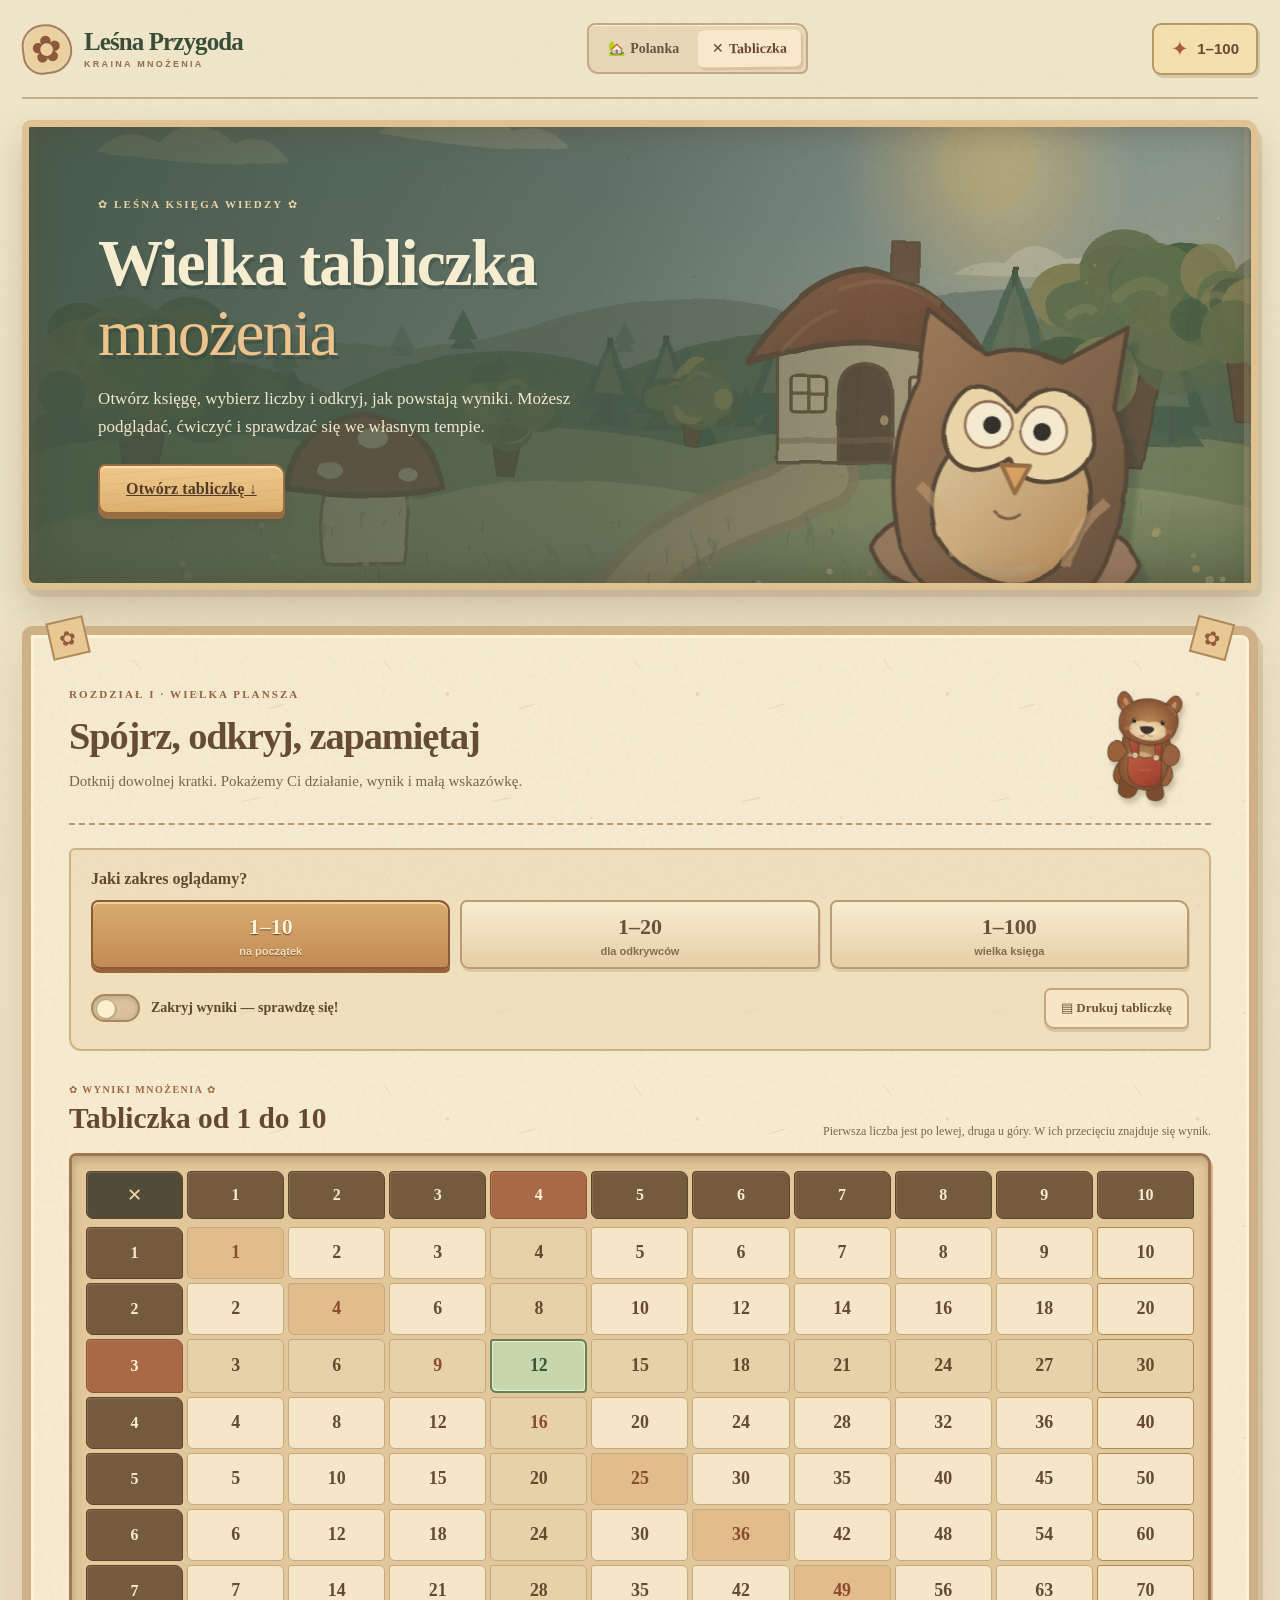
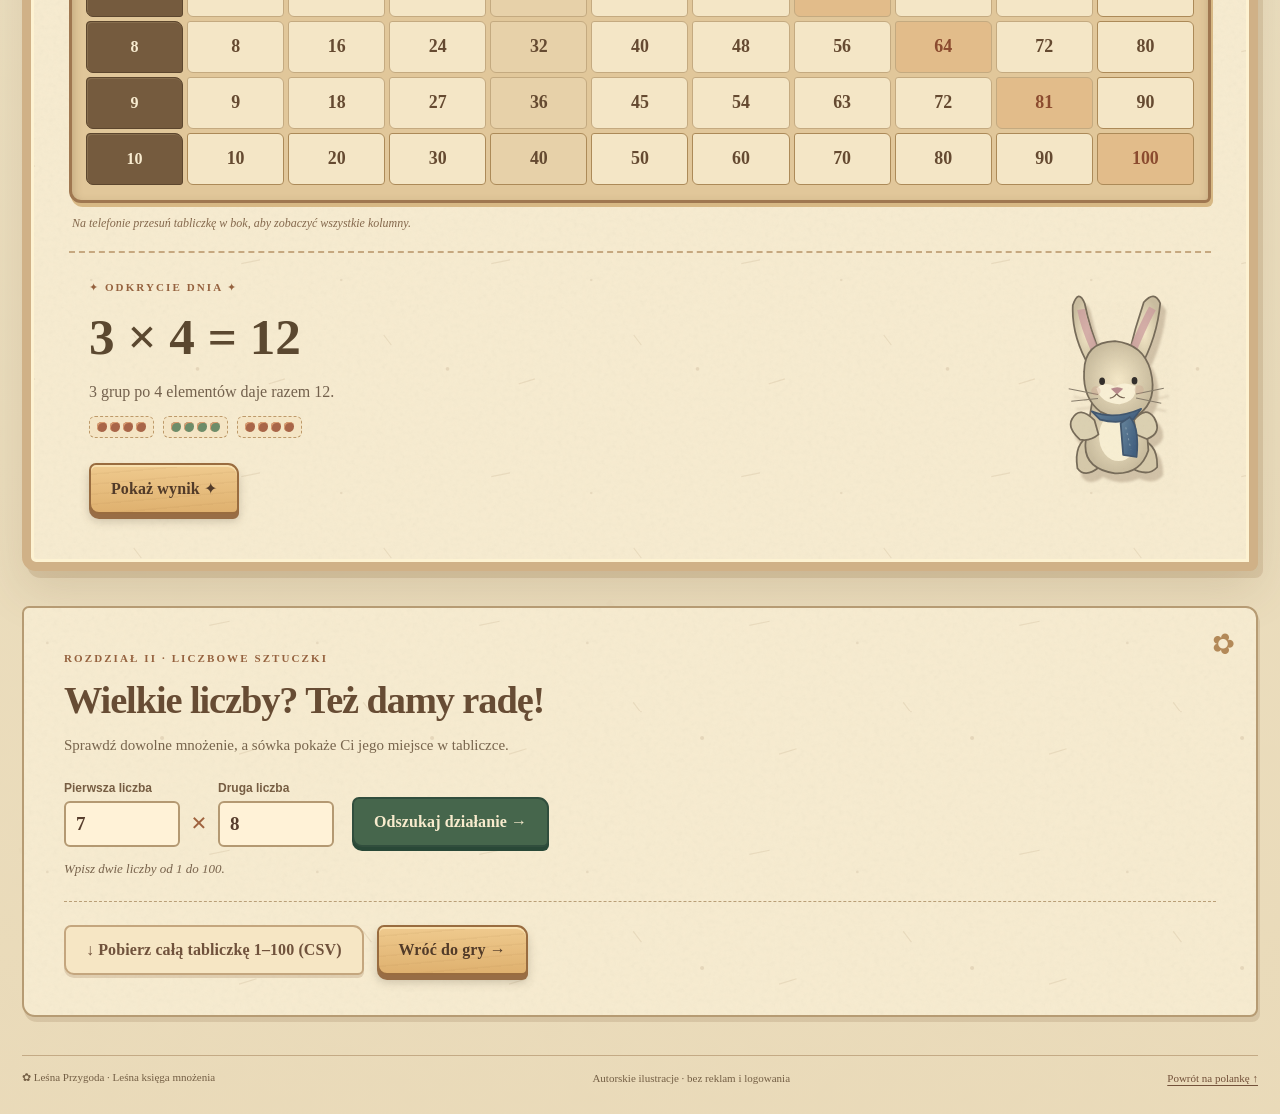
==== commit 60487f50: "Dopasuj pola wyszukiwania mnożenia do telefonów i popraw etykiety formularza" ====
--- a/tabliczka.html
+++ b/tabliczka.html
@@ -118,11 +118,13 @@
           <p>Sprawdź dowolne mnożenie, a sówka pokaże Ci jego miejsce w tabliczce.</p>
         </div>
         <form id="mt-lookup-form" class="mt-lookup-form">
-          <label for="mt-number-a">Pierwsza liczba</label>
-          <input type="number" id="mt-number-a" min="1" max="100" value="7" required inputmode="numeric">
+          <label for="mt-number-a">Pierwsza liczba
+            <input type="number" id="mt-number-a" min="1" max="100" step="1" value="7" required inputmode="numeric">
+          </label>
           <span class="mt-times" aria-hidden="true">×</span>
-          <label for="mt-number-b">Druga liczba</label>
-          <input type="number" id="mt-number-b" min="1" max="100" value="8" required inputmode="numeric">
+          <label for="mt-number-b">Druga liczba
+            <input type="number" id="mt-number-b" min="1" max="100" step="1" value="8" required inputmode="numeric">
+          </label>
           <button type="submit" class="btn btn-dark">Odszukaj działanie →</button>
         </form>
         <p class="mt-lookup-feedback" id="mt-lookup-feedback" role="status" aria-live="polite">Wpisz dwie liczby od 1 do 100.</p>
--- a/vintage.css
+++ b/vintage.css
@@ -363,3 +363,47 @@
  .hero-bear,.hero-rabbit,.stage-bear,.stage-rabbit{animation:none!important}
 }
 body.low-motion .hero-bear,body.low-motion .hero-rabbit,body.low-motion .stage-bear,body.low-motion .stage-rabbit{animation:none!important}
+
+
+/* Wejście do Leśnej Księgi Mnożenia */
+.main-nav .nav-link{display:inline-flex;align-items:center;justify-content:center;text-decoration:none;gap:5px;white-space:nowrap}
+.mt-home-invite{
+ display:flex;align-items:center;min-height:216px;gap:10px;
+ position:relative;overflow:hidden;
+ background:#e9d3a9 url("./assets/paper.svg") center/250px;
+ border:4px solid #bd9a6d;border-radius:7px 13px 8px 11px;
+ box-shadow:3px 6px 0 #82633f36;
+ margin-top:23px;padding:25px 28px;
+}
+.mt-home-invite:before{content:"";position:absolute;inset:10px;border:2px dashed #a7875a65;border-radius:7px;pointer-events:none}
+.mt-home-invite-pattern{position:absolute;inset:0;overflow:hidden;opacity:.09;pointer-events:none;display:flex;gap:30px;align-items:center;justify-content:space-around;transform:rotate(-14deg);color:#3b6a53;font:bold 40px Georgia,serif}
+.mt-home-invite-pattern span{white-space:nowrap}
+.mt-home-invite-copy{position:relative;z-index:1;max-width:780px;padding-right:13px}
+.mt-home-invite-copy>span{font:700 11px Georgia,serif;letter-spacing:2px;color:#a36a43}
+.mt-home-invite-copy h2{font:700 clamp(24px,2.75vw,35px)/1.18 Georgia,serif;color:#59432e;letter-spacing:-.65px;margin:10px 0}
+.mt-home-invite-copy p{font:14px/1.55 Georgia,serif;color:#786148;max-width:620px;margin-bottom:16px}
+.mt-home-invite-copy .btn{font-size:13px;text-decoration:none}
+.mt-home-invite>img{max-height:212px;width:190px;max-width:27%;object-fit:contain;position:relative;align-self:flex-end;bottom:-32px;flex:0 0 auto;filter:drop-shadow(4px 6px 2px #6b543947);transform:rotate(4deg)}
+.mt-teacher-link{display:inline-block;font:700 14px Georgia,serif;color:#925b3e;text-underline-offset:4px;padding:3px 0}
+.mt-teacher-link:focus-visible{outline:2px dashed #a65540;outline-offset:3px}
+@media(max-width:1100px){
+ .main-nav .nav-link{font-size:12px}
+ .mt-home-invite>img{width:170px}
+}
+@media(max-width:720px){
+ .main-nav .nav-link{flex:1;min-width:0;padding:10px 4px;font-size:11px}
+ .main-nav .nav-link span{font-size:10px}
+ .mt-home-invite{padding:23px 17px;min-height:233px;margin-top:16px;border-width:3px}
+ .mt-home-invite-copy{padding:0;max-width:76%}
+ .mt-home-invite-copy h2{font-size:23px}
+ .mt-home-invite-copy p{font-size:12px;line-height:1.5}
+ .mt-home-invite-copy>span{font-size:9px;letter-spacing:1px}
+ .mt-home-invite-copy .btn{font-size:11px;padding:10px 12px}
+ .mt-home-invite>img{max-width:30%;width:110px;bottom:-35px;right:-10px}
+}
+@media(max-width:380px){
+ .main-nav .nav-link{padding:10px 3px;font-size:10px}
+ .mt-home-invite-copy{max-width:83%}
+ .mt-home-invite>img{max-width:24%;right:-7px;opacity:.8}
+ .mt-home-invite-copy .btn{font-size:10px}
+}
--- a/tabliczka.css
+++ b/tabliczka.css
@@ -0,0 +1,241 @@
+@charset "UTF-8";
+/* Leśna księga wiedzy: malarska plansza do nauki mnożenia */
+.multiplication-page{--mt-brown:#74543b;--mt-line:#b79366;--mt-ink:#493a29}
+.multiplication-page .site-header{margin-bottom:21px}
+.nav-link{display:inline-flex;align-items:center;justify-content:center;text-decoration:none;gap:5px;white-space:nowrap}
+.main-nav .nav-link.nav-active,.main-nav .nav-link[aria-current=page]{background:#f8e9ca;color:#69452f;box-shadow:2px 3px 0 #c1a37e66;transform:rotate(-.7deg)}
+.mt-kicker{font-size:11px;font-family:Georgia,"Times New Roman",serif;color:#95623f;font-weight:bold;letter-spacing:2.1px;line-height:1.5}
+.mt-hero{
+ min-height:400px;background:#4b7160;border:7px solid #dfc393;
+ border-radius:9px 13px 7px 13px;overflow:hidden;position:relative;
+ box-shadow:4px 7px 0 #95795233,0 18px 36px #58462a3a;
+ isolation:isolate;margin-bottom:36px;
+}
+.mt-hero-landscape{position:absolute;inset:0;overflow:hidden}
+.mt-hero-landscape img{
+ width:100%;height:100%;object-fit:cover;
+ object-position:center 50%;filter:saturate(.81) brightness(.85) sepia(.05)
+}
+.mt-hero:before{content:"";position:absolute;inset:0;background:linear-gradient(90deg,#425441d8,#49574494 47%,#5f69402c 80%);z-index:1}
+.mt-hero:after{content:"";pointer-events:none;position:absolute;inset:0;box-shadow:inset 0 0 32px #58432965;z-index:5}
+.mt-hero-paper{padding:clamp(32px,5.4vw,72px);position:relative;z-index:3;width:min(690px,70%)}
+.mt-hero .mt-kicker{color:#eed3a5}
+.mt-hero h1{font-family:Georgia,serif;font-size:clamp(43px,5.1vw,76px);letter-spacing:-1.9px;line-height:1.08;color:#f7edd0;text-shadow:2px 4px 0 #263d3654;margin:15px 0 16px}
+.mt-hero h1 em{color:#edc48d;font-weight:400;font-style:normal}
+.mt-hero p{max-width:480px;font-family:Georgia,serif;font-size:17px;color:#f3e8ce;line-height:1.65;margin-bottom:23px}
+.mt-start{padding:14px 26px}
+.mt-hero-owl{position:absolute;right:5%;height:91%;max-width:36%;width:350px;object-fit:contain;object-position:bottom;bottom:-22%;z-index:2;filter:drop-shadow(10px 15px 2px #223d3540);transform:rotate(5deg);pointer-events:none;animation:storybook-rabbit 8s ease-in-out infinite}
+.mt-book{
+ border:9px solid #d0b187;border-radius:10px 16px 8px 14px;
+ background:#f4e4c1 url("./assets/paper.svg") center/250px repeat;
+ box-shadow:inset 0 0 0 3px #fdf2d2,5px 7px 0 #93734935,0 19px 48px #72563929;
+ padding:clamp(19px,3vw,38px);
+ position:relative;isolation:isolate;margin:12px 0 35px;
+}
+.mt-book:before,.mt-book:after{
+ content:"✿";position:absolute;top:-16px;font-size:20px;
+ display:grid;place-items:center;width:34px;height:34px;border:2px solid #af8b5b;background:#e9c894;color:#965b3c;z-index:2;transform:rotate(-13deg)
+}
+.mt-book:before{left:18px}.mt-book:after{right:18px;transform:rotate(15deg)}
+.mt-book-heading{display:flex;align-items:center;justify-content:space-between;gap:16px;border-bottom:2px dashed #b49a72;padding:3px 0 17px;margin-bottom:23px}
+.mt-book-heading h2,.mt-extras-intro h2{
+ font:700 clamp(26px,3vw,40px) Georgia,serif;
+ letter-spacing:-1.1px;line-height:1.2;color:#674c34;margin:10px 0
+}
+.mt-book-heading p,.mt-extras-intro p{font-family:Georgia,serif;color:#78654d;line-height:1.6;margin:5px 0;font-size:15px}
+.mt-book-bear{height:130px;width:130px;object-fit:contain;filter:drop-shadow(3px 5px 2px #735a3b47);transform:rotate(6deg);flex-shrink:0}
+.mt-controls{border:2px solid #d0b186;background:#eddab5aa;padding:20px;border-radius:6px 11px 5px 12px;margin-bottom:23px}
+.mt-modes{border:0;padding:0;margin:0}
+.mt-modes legend{font:700 16px Georgia,serif;color:#624731;padding:0 0 12px}
+.mt-segments{display:grid;grid-template-columns:repeat(3,minmax(0,1fr));gap:10px}
+.mt-mode{
+ min-width:0;border-radius:7px 11px 5px 9px;
+ color:#6b5239;background:linear-gradient(#f8edd0,#e5cea7);
+ border:2px solid #b99b75;box-shadow:1px 3px 0 #9b795037;
+ font:700 22px Georgia,serif;padding:12px 8px 10px;
+ transition:transform .12s ease,background .12s ease;
+}
+.mt-mode:hover{transform:translateY(-2px)}
+.mt-mode.is-active{background:linear-gradient(#d9ac71,#c28b54);border-color:#895b36;color:#fdf2d6;text-shadow:0 1px 1px #6b462c;box-shadow:inset 0 2px 0 #f8d19a,0 4px 0 #966438}
+.mt-mode span{display:block;font:700 11px "Trebuchet MS",sans-serif;margin-top:5px;color:inherit;opacity:.8}
+.mt-switch-row{display:flex;justify-content:space-between;align-items:center;flex-wrap:wrap;gap:13px;margin-top:19px}
+.mt-reveal-toggle{display:flex;align-items:center;gap:11px;cursor:pointer;color:#5e4730;font:700 14px Georgia,serif}
+.mt-reveal-toggle input{position:absolute;opacity:0;width:1px;height:1px}
+.mt-switch{display:inline-block;position:relative;width:49px;height:28px;border-radius:16px;border:2px solid #a9885f;background:#d8c19c;flex-shrink:0;box-shadow:inset 0 1px 4px #846a495e}
+.mt-switch:after{position:absolute;content:"";height:18px;width:18px;border-radius:50%;left:3px;top:3px;background:#faf0d1;border:1px solid #b7a178;box-shadow:1px 1px #73563e33;transition:transform .16s}
+.mt-reveal-toggle input:checked+.mt-switch{background:#79936a;border-color:#546b4f}
+.mt-reveal-toggle input:checked+.mt-switch:after{transform:translateX(21px)}
+.mt-reveal-toggle input:focus-visible+.mt-switch{outline:3px solid #a24f3c;outline-offset:3px}
+.mt-print{font-size:13px;min-height:41px;padding:9px 15px}
+.mt-large-controls{padding:18px 15px;margin-top:18px;background:#f6e8c9;border:2px dashed #baa07a;border-radius:5px 9px 5px 10px}
+.mt-large-controls[hidden]{display:none!important}
+.mt-large-head{display:flex;flex-direction:column;gap:6px;margin-bottom:13px}
+.mt-large-head span{font:700 19px Georgia,serif;color:#664c38}
+.mt-large-head small{font-size:12px;color:#7f6e53;line-height:1.5}
+.mt-block-row{display:grid;grid-template-columns:auto minmax(85px,1fr) auto minmax(85px,1fr);gap:10px;align-items:center}
+.mt-block-row label{font-size:13px;font-weight:800;color:#685137}
+.mt-block-row select{width:100%;min-width:0;background:#fff1d3;border:2px solid #bc9b6d;color:#57422e;padding:11px;border-radius:5px;font:700 15px Georgia,serif}
+.mt-step-buttons{display:flex;gap:10px;margin-top:12px;flex-wrap:wrap}
+.mt-step-buttons .btn{font-size:12px}
+.mt-board-head{display:flex;gap:20px;justify-content:space-between;align-items:flex-end;margin:28px 0 13px}
+.mt-board-head h3{font:700 clamp(22px,2.3vw,31px) Georgia,serif;color:#65492f;margin:5px 0}
+.mt-board-label{font:700 10px Georgia,serif;letter-spacing:1.5px;color:#9f6841}
+.mt-board-head p{font-family:Georgia,serif;max-width:390px;color:#77664f;font-size:12px;line-height:1.5;margin:0}
+.mt-table-frame{padding:11px 10px;overflow:auto;max-width:100%;max-height:none;background:#e1c79a;border:3px solid #9f7750;border-radius:7px 11px 6px 12px;box-shadow:inset 1px 4px 10px #6e553450,2px 4px 0 #d7b884}
+.mt-table{width:100%;border-spacing:4px;border-collapse:separate;table-layout:fixed;font-variant-numeric:tabular-nums;color:#5b4630;min-width:620px}
+.mt-table[data-mode="20"]{min-width:1050px}
+.mt-table th,.mt-table td{font-variant-numeric:tabular-nums;vertical-align:middle;text-align:center;padding:0}
+.mt-table thead th,.mt-table tbody th{font:700 16px Georgia,serif;color:#f8ecd0;background:#755b3e;border:1px solid #5c462e;border-radius:4px 8px 3px 7px;box-shadow:inset 1px 1px #baa17c45}
+.mt-table thead th{height:48px;position:sticky;top:0;z-index:3}
+.mt-table tbody th{width:52px;min-width:52px;position:sticky;left:0;z-index:2}
+.mt-table thead th.mt-corner{position:sticky;top:0;left:0;z-index:4;background:#514c37;font-size:26px;color:#eed4a0}
+.mt-table thead th.mt-col-highlight,.mt-table tbody tr.mt-row-highlight>th{background:#a96946;color:#fff4d8;border-color:#8c5236}
+.mt-table td{border:1px solid #c4aa80;border-radius:3px 6px 4px 6px;background:#f4e6c6}
+.mt-table td.mt-diagonal{background:#e2bc8a}
+.mt-table td.mt-ten{border-color:#ac8a58}
+.mt-table td.mt-col-highlight,.mt-table tr.mt-row-highlight td{background:#e7d1a9}
+.mt-table td.mt-selected,.mt-table td.mt-selected.mt-col-highlight{background:#c7d6ab;border:2px solid #65805e;box-shadow:inset 0 0 0 1px #e8efc9}
+.mt-cell{border:0;background:transparent;min-height:50px;width:100%;padding:8px 0;position:relative;border-radius:2px 5px 3px 5px;color:#654a31;font:700 clamp(13px,1.4vw,18px) Georgia,serif;cursor:pointer}
+.mt-cell:hover{background:#eed2a1;outline:1px solid #ab8058}
+.mt-cell:focus-visible{outline:3px dashed #994c39;outline-offset:-1px}
+.mt-selected .mt-cell{color:#35573e;font-weight:bold}
+.mt-table[data-mode="20"] .mt-cell{font-size:14px}
+.mt-table td.mt-diagonal .mt-cell{color:#8b4b2f}
+.mt-table td.mt-selected.mt-diagonal .mt-cell{color:#35573e}
+.mt-cell-cover{display:none;font:700 23px Georgia,serif;color:#8c7756}
+.mt-table.mt-hide-results .mt-cell-value{visibility:hidden;position:absolute}
+.mt-table.mt-hide-results .mt-cell-cover{display:block}
+.mt-table.mt-hide-results .mt-selected .mt-cell-value{visibility:hidden}
+.mt-table.mt-hide-results .mt-selected .mt-cell-cover{display:block}
+.mt-table.mt-hide-results .mt-selected.mt-revealed .mt-cell-value{visibility:visible;position:static}
+.mt-table.mt-hide-results .mt-selected.mt-revealed .mt-cell-cover{display:none}
+.mt-table-help{font:italic 12px Georgia,serif;color:#84684c;margin:13px 3px 20px}
+.mt-discovery{
+ display:flex;gap:20px;justify-content:space-between;align-items:center;
+ margin-top:18px;border-top:2px dashed #c6a880;padding:24px 20px 10px;
+ min-height:200px;position:relative;
+}
+.mt-discovery-copy{flex:1;min-width:0}
+.mt-equation{font:700 clamp(32px,4vw,57px) Georgia,serif;color:#5b4830;line-height:1.1;margin:14px 0}
+.mt-explanation{font:16px Georgia,serif;color:#73614d;line-height:1.55;margin:0 0 12px;max-width:600px}
+.mt-discovery-rabbit{width:150px;max-height:205px;object-fit:contain;filter:drop-shadow(5px 8px 1px #694a3440)}
+.mt-dot-groups{display:flex;flex-wrap:wrap;gap:9px;align-items:center;max-width:580px;margin:12px 0}
+.mt-dot-groups[hidden]{display:none}
+.mt-dot-group{padding:5px 7px;border:1px dashed #bd9969;border-radius:6px;display:flex;flex-wrap:wrap;max-width:210px;gap:3px;background:#f3dfb86e}
+.mt-dot{display:inline-block;width:10px;height:10px;border-radius:48% 43% 55% 49%;background:#a86548;box-shadow:inset 1px 1px #d99b6f}
+.mt-dot-group:nth-child(even) .mt-dot{background:#6d8c69}
+.mt-show-answer{margin-top:13px}
+.mt-learn-more{
+ margin:16px 0 38px;padding:clamp(22px,3.2vw,40px);position:relative;
+ border:2px solid #b69b73;border-radius:7px 12px 8px 13px;
+ background:#f2e0bd url("./assets/paper.svg") center/270px;
+ box-shadow:2px 5px 0 #96795439
+}
+.mt-extras-intro{max-width:780px}
+.mt-lookup-form{display:flex;align-items:flex-end;gap:11px;margin:24px 0 14px;flex-wrap:wrap}
+.mt-lookup-form label{display:flex;flex-direction:column;font-size:12px;color:#765d42;font-weight:800;gap:6px}
+.mt-lookup-form input{width:116px;min-height:46px;border:2px solid #b49972;border-radius:6px;background:#fff2d7;padding:8px 10px;font:700 19px Georgia,serif;color:#573d2d}
+.mt-times{font:700 28px Georgia,serif;color:#9f623e;padding-bottom:8px}
+.mt-lookup-form .btn{margin-left:7px}
+.mt-lookup-feedback{font:italic 13px Georgia,serif;color:#78634c;min-height:18px;margin-bottom:22px}
+.mt-extra-actions{display:flex;gap:13px;flex-wrap:wrap;border-top:1px dashed #b99f78;padding-top:23px}
+.mt-extra-actions .btn{text-decoration:none}
+.mt-learn-more:after{content:"✿";position:absolute;right:22px;top:19px;color:#b38958;font-size:28px;transform:rotate(18deg)}
+.multiplication-page .site-footer a{color:#73513a;text-underline-offset:3px}
+@media(max-width:1100px){
+ .mt-book-bear{height:100px;width:100px}
+ .mt-board-head{align-items:flex-start}
+ .mt-hero-owl{max-width:29%;right:2%}
+ .mt-hero-paper{width:76%}
+}
+@media(max-width:740px){
+ .multiplication-page .site-header{min-height:78px}
+ .multiplication-page .main-nav{order:3;width:100%;justify-content:space-around}
+ .multiplication-page .main-nav .nav-link{flex:1}
+ .mt-hero{min-height:480px;border-width:5px}
+ .mt-hero-landscape img{object-position:60% center}
+ .mt-hero:before{background:linear-gradient(180deg,#3a513ff3 0%,#3d5143dd 43%,#3c524b54 80%,transparent)}
+ .mt-hero-paper{width:100%;padding:27px 20px 0}
+ .mt-hero h1{font-size:clamp(36px,10vw,54px);line-height:1.06;margin:12px 0}
+ .mt-hero p{font-size:14px;line-height:1.5;max-width:420px}
+ .mt-hero-owl{height:210px;max-width:40%;width:190px;right:-1%;bottom:-29px}
+ .mt-start{padding:12px 17px;font-size:13px}
+ .mt-book{border-width:5px;padding:18px 11px 20px}
+ .mt-book-heading h2,.mt-extras-intro h2{font-size:27px}
+ .mt-book-heading p{font-size:13px}
+ .mt-book-bear{width:65px;height:80px}
+ .mt-controls{padding:13px}
+ .mt-mode{font-size:19px;padding:10px 3px}
+ .mt-mode span{font-size:9px}
+ .mt-switch-row{align-items:flex-start}
+ .mt-reveal-toggle{font-size:12px;flex:1;min-width:190px}
+ .mt-print{font-size:12px}
+ .mt-block-row{grid-template-columns:auto minmax(75px,1fr);gap:8px 10px}
+ .mt-block-row label:nth-of-type(2){grid-column:1}
+ .mt-step-buttons .btn{flex:1;white-space:normal}
+ .mt-board-head{flex-direction:column;gap:4px;margin:21px 0 11px}
+ .mt-board-head h3{font-size:22px}
+ .mt-board-head p{font-size:12px}
+ .mt-table-frame{padding:5px;border-width:2px}
+ .mt-table{min-width:550px;border-spacing:3px}
+ .mt-table[data-mode="20"]{min-width:1010px}
+ .mt-table thead th{height:42px}
+ .mt-table tbody th{width:44px;min-width:44px}
+ .mt-cell{min-height:44px;font-size:14px}
+ .mt-table[data-mode="20"] .mt-cell{font-size:13px}
+ .mt-discovery{padding:21px 4px 4px;gap:8px}
+ .mt-equation{font-size:35px}
+ .mt-explanation{font-size:13px}
+ .mt-discovery-rabbit{width:88px}
+ .mt-dot-group{gap:2px;padding:3px 5px}
+ .mt-dot{width:8px;height:8px}
+ .mt-learn-more{padding:23px 17px}
+ .mt-lookup-form label{width:calc(50% - 18px)}
+ .mt-lookup-form input{width:100%}
+ .mt-lookup-form .btn{margin-left:0;width:100%}
+ .mt-lookup-form{gap:8px}
+ .mt-times{align-self:flex-end;padding-bottom:8px}
+ .mt-extra-actions .btn{width:100%;font-size:13px}
+}
+@media(max-width:380px){
+ .mt-hero{min-height:450px}
+ .mt-hero h1{font-size:36px}
+ .mt-hero p{font-size:13px}
+ .mt-mode{font-size:16px}
+ .mt-mode span{font-size:8px}
+ .mt-hero-owl{width:150px}
+ .mt-book-heading{gap:5px}
+ .mt-book-bear{width:58px}
+ .mt-book-heading h2{font-size:24px}
+ .mt-cell{min-height:42px}
+}
+@media(prefers-reduced-motion:reduce){
+ .mt-hero-owl{animation:none}
+ .mt-mode,.mt-switch:after{transition:none}
+}
+@page{size:A4 landscape;margin:9mm}
+@media print{
+ html,body{background:#fff!important;color:#111!important}
+ .sky-grain,.site-header,.mt-hero,.mt-controls,.mt-discovery,.mt-table-help,.mt-learn-more,.site-footer,.mt-book-bear{display:none!important}
+ .app-shell{width:100%!important;max-width:none!important;margin:0!important}
+ .mt-book{border:none!important;box-shadow:none!important;padding:0!important;margin:0!important;background:#fff!important}
+ .mt-book:before,.mt-book:after{display:none!important}
+ .mt-book-heading{margin:0 0 4mm;padding:0 0 2mm;border-color:#555}
+ .mt-book-heading h2{font-size:18pt!important;margin:0}
+ .mt-book-heading p{font-size:9pt!important}
+ .mt-kicker{display:none!important}
+ .mt-board-head{margin:0 0 3mm}
+ .mt-board-head h3{font-size:15pt;margin:0}
+ .mt-board-head p{font-size:9pt}
+ .mt-table-frame{overflow:visible!important;padding:0!important;border:0!important;box-shadow:none!important;background:#fff!important}
+ .mt-table,.mt-table[data-mode="20"]{min-width:0!important;width:100%!important;border-spacing:0!important;border-collapse:collapse!important}
+ .mt-table th,.mt-table td{border:1px solid #888!important;box-shadow:none!important;border-radius:0!important;background:white!important;color:#111!important}
+ .mt-table thead th,.mt-table tbody th{background:#ddd!important;color:#111!important;position:static!important;font-size:10pt!important;height:auto!important}
+ .mt-cell,.mt-table[data-mode="20"] .mt-cell{min-height:0!important;font-size:9pt!important;padding:3px 0!important;color:#111!important;background:transparent!important}
+ .mt-table.mt-hide-results .mt-cell-value,.mt-table.mt-hide-results .mt-selected .mt-cell-value{visibility:visible!important;position:static!important}
+ .mt-table .mt-cell-cover,.mt-table.mt-hide-results .mt-cell-cover{display:none!important}
+ .mt-table tr{break-inside:avoid}
+ .mt-table[data-mode="20"] .mt-cell{font-size:7pt!important;padding:2px 0!important}
+ .mt-table[data-mode="20"] thead th,.mt-table[data-mode="20"] tbody th{font-size:8pt!important}
+ body{print-color-adjust:exact}
+}
